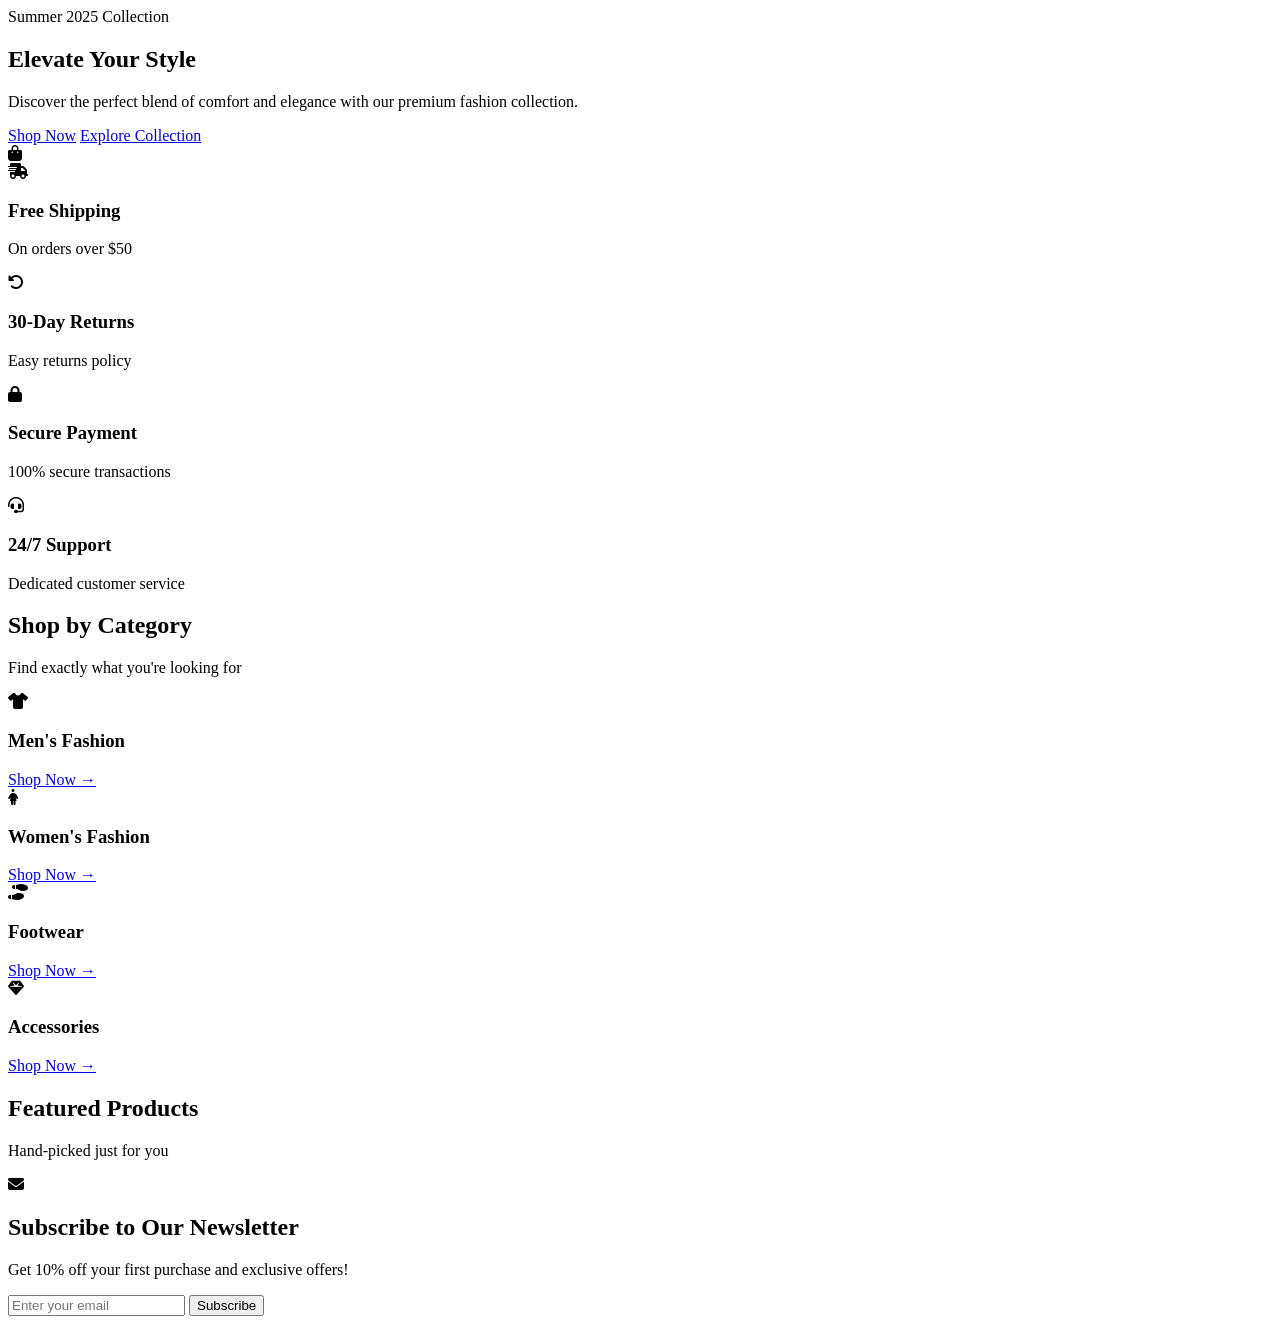
==== index.html @ 9624dfba "Add index.html for Modern E-Commerce website This file contains the structure and content for the Mo" ====
<!DOCTYPE html>
<html lang="en">
<head>
    <meta charset="UTF-8">
    <meta name="viewport" content="width=device-width, initial-scale=1.0">
    <title>Modern E-Commerce</title>
    <link rel="stylesheet" href="assets/css/main.css">
    <link href="https://fonts.googleapis.com/css2?family=Inter:wght@300;400;500;600;700;800&display=swap" rel="stylesheet">
    <link rel="stylesheet" href="https://cdnjs.cloudflare.com/ajax/libs/font-awesome/6.5.1/css/all.min.css">
</head>
<body>
    <div id="header-placeholder"></div>

    <!-- Hero Section -->
    <section class="hero">
        <div class="hero-content">
            <span class="hero-badge">Summer 2025 Collection</span>
            <h1>Elevate Your Style</h1>
            <p>Discover the perfect blend of comfort and elegance with our premium fashion collection.</p>
            <div class="hero-buttons">
                <a href="shop.html" class="btn btn-primary">Shop Now</a>
                <a href="about.html" class="btn btn-outline">Explore Collection</a>
            </div>
        </div>
        <div class="hero-image">
            <div class="hero-placeholder">
                <i class="fas fa-shopping-bag"></i>
            </div>
        </div>
    </section>

    <!-- Features Section -->
    <section class="features">
        <div class="container">
            <div class="features-grid">
                <div class="feature-card">
                    <i class="fas fa-truck-fast"></i>
                    <h3>Free Shipping</h3>
                    <p>On orders over $50</p>
                </div>
                <div class="feature-card">
                    <i class="fas fa-rotate-left"></i>
                    <h3>30-Day Returns</h3>
                    <p>Easy returns policy</p>
                </div>
                <div class="feature-card">
                    <i class="fas fa-lock"></i>
                    <h3>Secure Payment</h3>
                    <p>100% secure transactions</p>
                </div>
                <div class="feature-card">
                    <i class="fas fa-headset"></i>
                    <h3>24/7 Support</h3>
                    <p>Dedicated customer service</p>
                </div>
            </div>
        </div>
    </section>

    <!-- Categories -->
    <section class="categories">
        <div class="container">
            <div class="section-header">
                <h2>Shop by Category</h2>
                <p>Find exactly what you're looking for</p>
            </div>
            <div class="categories-grid">
                <div class="category-card">
                    <div class="category-icon"><i class="fas fa-tshirt"></i></div>
                    <h3>Men's Fashion</h3>
                    <a href="shop.html?category=men">Shop Now →</a>
                </div>
                <div class="category-card">
                    <div class="category-icon"><i class="fas fa-female"></i></div>
                    <h3>Women's Fashion</h3>
                    <a href="shop.html?category=women">Shop Now →</a>
                </div>
                <div class="category-card">
                    <div class="category-icon"><i class="fas fa-shoe-prints"></i></div>
                    <h3>Footwear</h3>
                    <a href="shop.html?category=shoes">Shop Now →</a>
                </div>
                <div class="category-card">
                    <div class="category-icon"><i class="fas fa-gem"></i></div>
                    <h3>Accessories</h3>
                    <a href="shop.html?category=accessories">Shop Now →</a>
                </div>
            </div>
        </div>
    </section>

    <!-- Featured Products -->
    <section class="featured-products">
        <div class="container">
            <div class="section-header">
                <h2>Featured Products</h2>
                <p>Hand-picked just for you</p>
            </div>
            <div class="products-grid" id="featured-products"></div>
        </div>
    </section>

    <!-- Newsletter -->
    <section class="newsletter">
        <div class="container">
            <div class="newsletter-content">
                <i class="fas fa-envelope"></i>
                <h2>Subscribe to Our Newsletter</h2>
                <p>Get 10% off your first purchase and exclusive offers!</p>
                <form class="newsletter-form" id="newsletter-form">
                    <input type="email" placeholder="Enter your email" required>
                    <button type="submit" class="btn btn-primary">Subscribe</button>
                </form>
            </div>
        </div>
    </section>

    <div id="footer-placeholder"></div>

    <script src="assets/js/main.js"></script>
    <script src="assets/js/product.js"></script>
    <script src="assets/js/cart.js"></script>
</body>
</html>
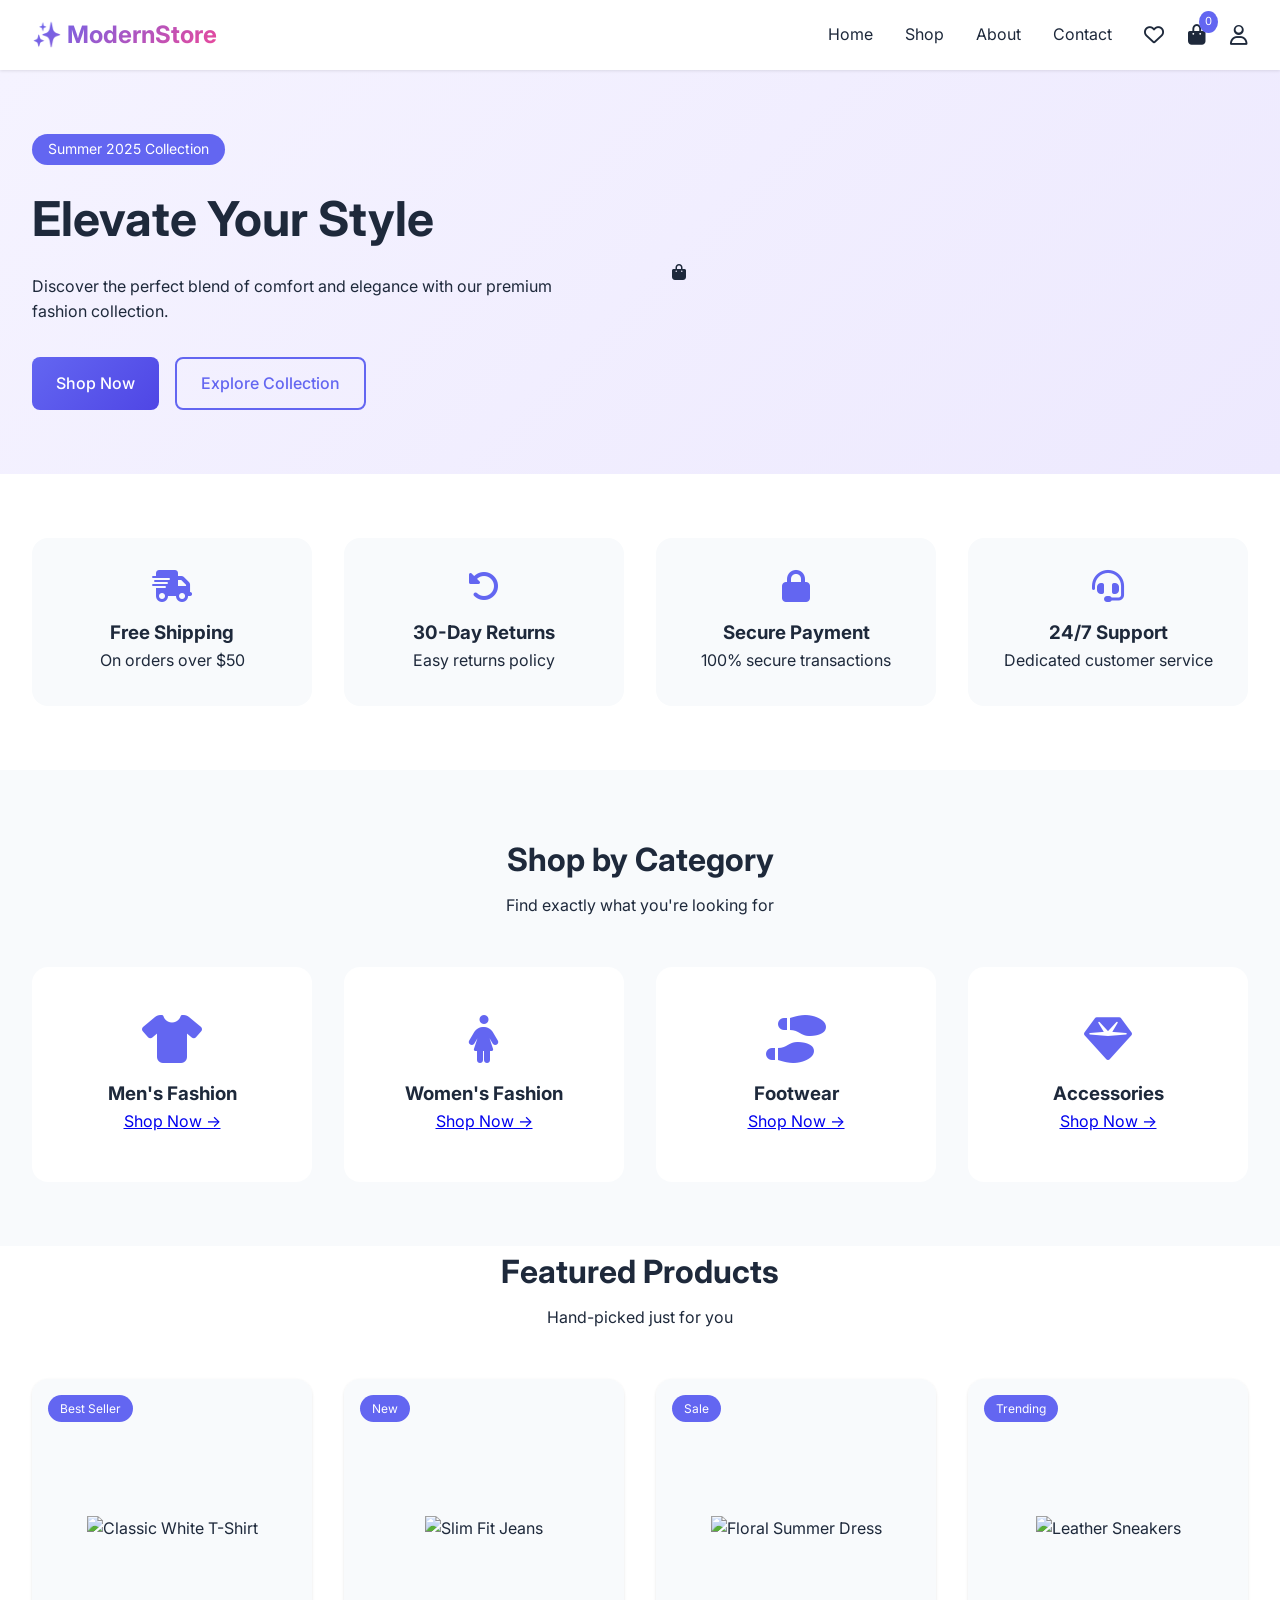
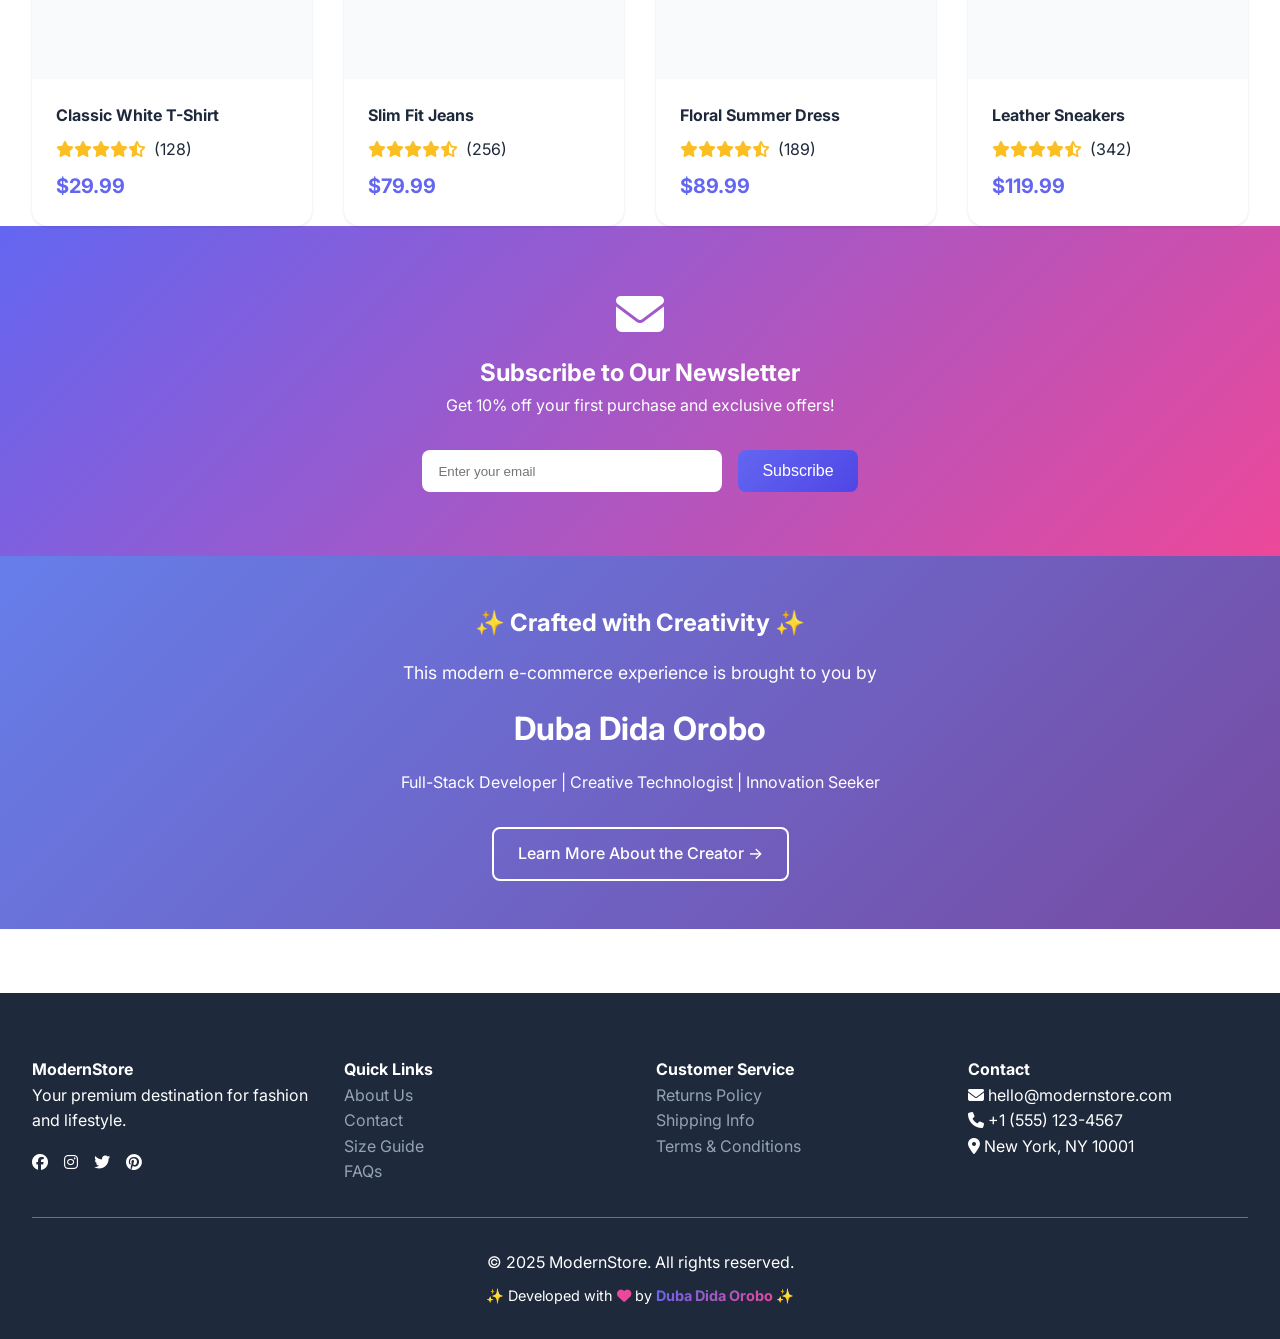
==== commit 4e1ed7e3: "Add creative developer banner to index.html Added a creative developer banner section with styled co" ====
--- a/index.html
+++ b/index.html
@@ -114,7 +114,18 @@
             </div>
         </div>
     </section>
-
+<!-- Creative Developer Banner -->
+<section style="padding: 3rem 0; background: linear-gradient(135deg, #667eea 0%, #764ba2 100%); color: white; text-align: center;">
+    <div class="container">
+        <h2 style="margin-bottom: 1rem;">✨ Crafted with Creativity ✨</h2>
+        <p style="font-size: 1.1rem; margin-bottom: 1rem;">This modern e-commerce experience is brought to you by</p>
+        <h3 style="font-size: 2rem;">Duba Dida Orobo</h3>
+        <p style="margin-top: 1rem;">Full-Stack Developer | Creative Technologist | Innovation Seeker</p>
+        <div style="margin-top: 2rem;">
+            <a href="about.html" class="btn btn-outline" style="border-color: white; color: white;">Learn More About the Creator →</a>
+        </div>
+    </div>
+</section>
     <div id="footer-placeholder"></div>
 
     <script src="assets/js/main.js"></script>
--- a/assets/css/main.css
+++ b/assets/css/main.css
@@ -0,0 +1,353 @@
+* {
+    margin: 0;
+    padding: 0;
+    box-sizing: border-box;
+}
+
+:root {
+    --primary: #6366f1;
+    --primary-dark: #4f46e5;
+    --secondary: #ec4899;
+    --dark: #1e293b;
+    --gray: #64748b;
+    --light-gray: #e2e8f0;
+    --light: #f8fafc;
+    --white: #ffffff;
+    --success: #10b981;
+    --error: #ef4444;
+    --shadow: 0 1px 3px 0 rgb(0 0 0 / 0.1);
+    --shadow-lg: 0 10px 15px -3px rgb(0 0 0 / 0.1);
+    --radius: 0.5rem;
+    --radius-lg: 1rem;
+    --transition: all 0.3s ease;
+}
+
+body {
+    font-family: 'Inter', sans-serif;
+    color: var(--dark);
+    line-height: 1.6;
+}
+
+.container {
+    max-width: 1280px;
+    margin: 0 auto;
+    padding: 0 2rem;
+}
+
+/* Header */
+.header {
+    background: var(--white);
+    box-shadow: var(--shadow);
+    position: sticky;
+    top: 0;
+    z-index: 1000;
+}
+
+.header-content {
+    display: flex;
+    justify-content: space-between;
+    align-items: center;
+    padding: 1rem 0;
+}
+
+.logo {
+    font-size: 1.5rem;
+    font-weight: bold;
+    background: linear-gradient(135deg, var(--primary), var(--secondary));
+    -webkit-background-clip: text;
+    background-clip: text;
+    color: transparent;
+    text-decoration: none;
+}
+
+.nav {
+    display: flex;
+    gap: 2rem;
+    align-items: center;
+}
+
+.nav a {
+    text-decoration: none;
+    color: var(--dark);
+    transition: var(--transition);
+}
+
+.nav a:hover { color: var(--primary); }
+
+.nav-icons {
+    display: flex;
+    gap: 1.5rem;
+    align-items: center;
+}
+
+.cart-icon, .wishlist-icon, .user-icon {
+    cursor: pointer;
+    font-size: 1.25rem;
+}
+
+.cart-icon { position: relative; }
+
+.cart-count {
+    position: absolute;
+    top: -8px;
+    right: -12px;
+    background: var(--primary);
+    color: white;
+    font-size: 0.7rem;
+    padding: 2px 6px;
+    border-radius: 50%;
+}
+
+/* Buttons */
+.btn {
+    display: inline-flex;
+    align-items: center;
+    justify-content: center;
+    gap: 0.5rem;
+    padding: 0.75rem 1.5rem;
+    border-radius: var(--radius);
+    font-weight: 500;
+    text-decoration: none;
+    transition: var(--transition);
+    cursor: pointer;
+    border: none;
+    font-size: 1rem;
+}
+
+.btn-primary {
+    background: linear-gradient(135deg, var(--primary), var(--primary-dark));
+    color: var(--white);
+}
+
+.btn-primary:hover {
+    transform: translateY(-2px);
+    box-shadow: var(--shadow-lg);
+}
+
+.btn-outline {
+    background: transparent;
+    border: 2px solid var(--primary);
+    color: var(--primary);
+}
+
+.btn-outline:hover {
+    background: var(--primary);
+    color: var(--white);
+}
+
+/* Hero */
+.hero {
+    background: linear-gradient(135deg, #f5f3ff 0%, #ede9fe 100%);
+    padding: 4rem 2rem;
+    display: grid;
+    grid-template-columns: 1fr 1fr;
+    gap: 4rem;
+    align-items: center;
+}
+
+.hero-badge {
+    display: inline-block;
+    background: var(--primary);
+    color: white;
+    padding: 0.25rem 1rem;
+    border-radius: 2rem;
+    font-size: 0.875rem;
+    margin-bottom: 1rem;
+}
+
+.hero h1 { font-size: 3rem; margin-bottom: 1rem; }
+.hero-buttons { display: flex; gap: 1rem; margin-top: 2rem; }
+
+/* Features */
+.features { padding: 4rem 0; }
+.features-grid {
+    display: grid;
+    grid-template-columns: repeat(auto-fit, minmax(250px, 1fr));
+    gap: 2rem;
+}
+
+.feature-card {
+    text-align: center;
+    padding: 2rem;
+    background: var(--light);
+    border-radius: var(--radius-lg);
+}
+
+.feature-card i { font-size: 2rem; color: var(--primary); margin-bottom: 1rem; }
+
+/* Categories */
+.categories { padding: 4rem 0; background: var(--light); }
+.section-header { text-align: center; margin-bottom: 3rem; }
+.section-header h2 { font-size: 2rem; margin-bottom: 0.5rem; }
+
+.categories-grid {
+    display: grid;
+    grid-template-columns: repeat(auto-fit, minmax(250px, 1fr));
+    gap: 2rem;
+}
+
+.category-card {
+    text-align: center;
+    padding: 3rem;
+    background: var(--white);
+    border-radius: var(--radius-lg);
+    transition: var(--transition);
+    cursor: pointer;
+}
+
+.category-card:hover {
+    transform: translateY(-5px);
+    box-shadow: var(--shadow-lg);
+}
+
+.category-icon i { font-size: 3rem; color: var(--primary); margin-bottom: 1rem; }
+
+/* Products */
+.products-grid {
+    display: grid;
+    grid-template-columns: repeat(auto-fill, minmax(280px, 1fr));
+    gap: 2rem;
+}
+
+.product-card {
+    background: var(--white);
+    border-radius: var(--radius-lg);
+    overflow: hidden;
+    transition: var(--transition);
+    cursor: pointer;
+    box-shadow: var(--shadow);
+}
+
+.product-card:hover {
+    transform: translateY(-5px);
+    box-shadow: var(--shadow-lg);
+}
+
+.product-image {
+    position: relative;
+    height: 300px;
+    background: var(--light);
+    display: flex;
+    align-items: center;
+    justify-content: center;
+}
+
+.product-badge {
+    position: absolute;
+    top: 1rem;
+    left: 1rem;
+    background: var(--primary);
+    color: white;
+    padding: 0.25rem 0.75rem;
+    border-radius: 2rem;
+    font-size: 0.75rem;
+}
+
+.product-actions {
+    position: absolute;
+    bottom: -50px;
+    left: 0;
+    right: 0;
+    display: flex;
+    justify-content: center;
+    gap: 1rem;
+    padding: 1rem;
+    transition: var(--transition);
+}
+
+.product-card:hover .product-actions { bottom: 0; }
+
+.action-btn {
+    background: var(--white);
+    border: none;
+    padding: 0.5rem;
+    border-radius: 50%;
+    cursor: pointer;
+    transition: var(--transition);
+}
+
+.action-btn:hover {
+    background: var(--primary);
+    color: var(--white);
+}
+
+.product-info { padding: 1.5rem; }
+.product-title { font-size: 1rem; margin-bottom: 0.5rem; }
+.product-price { font-size: 1.25rem; font-weight: bold; color: var(--primary); }
+.product-rating { display: flex; align-items: center; gap: 0.5rem; margin: 0.5rem 0; }
+.stars { color: #fbbf24; }
+
+/* Newsletter */
+.newsletter {
+    background: linear-gradient(135deg, var(--primary), var(--secondary));
+    padding: 4rem 0;
+    color: white;
+}
+
+.newsletter-content { text-align: center; }
+.newsletter-content i { font-size: 3rem; margin-bottom: 1rem; }
+.newsletter-form {
+    display: flex;
+    justify-content: center;
+    gap: 1rem;
+    margin-top: 2rem;
+}
+
+.newsletter-form input {
+    padding: 0.75rem 1rem;
+    border-radius: var(--radius);
+    border: none;
+    width: 300px;
+}
+
+/* Cart */
+.cart-layout {
+    display: grid;
+    grid-template-columns: 2fr 1fr;
+    gap: 2rem;
+    margin: 3rem 0;
+}
+
+.cart-summary {
+    background: var(--light);
+    padding: 1.5rem;
+    border-radius: var(--radius-lg);
+    position: sticky;
+    top: 80px;
+}
+
+/* Footer */
+.footer {
+    background: var(--dark);
+    color: var(--white);
+    padding: 4rem 0 2rem;
+    margin-top: 4rem;
+}
+
+.footer-grid {
+    display: grid;
+    grid-template-columns: repeat(auto-fit, minmax(250px, 1fr));
+    gap: 2rem;
+    margin-bottom: 2rem;
+}
+
+.footer-bottom {
+    text-align: center;
+    padding-top: 2rem;
+    border-top: 1px solid var(--gray);
+}
+
+/* Responsive */
+@media (max-width: 768px) {
+    .hero {
+        grid-template-columns: 1fr;
+        text-align: center;
+    }
+    .cart-layout {
+        grid-template-columns: 1fr;
+    }
+    .newsletter-form {
+        flex-direction: column;
+        align-items: center;
+    }
+}
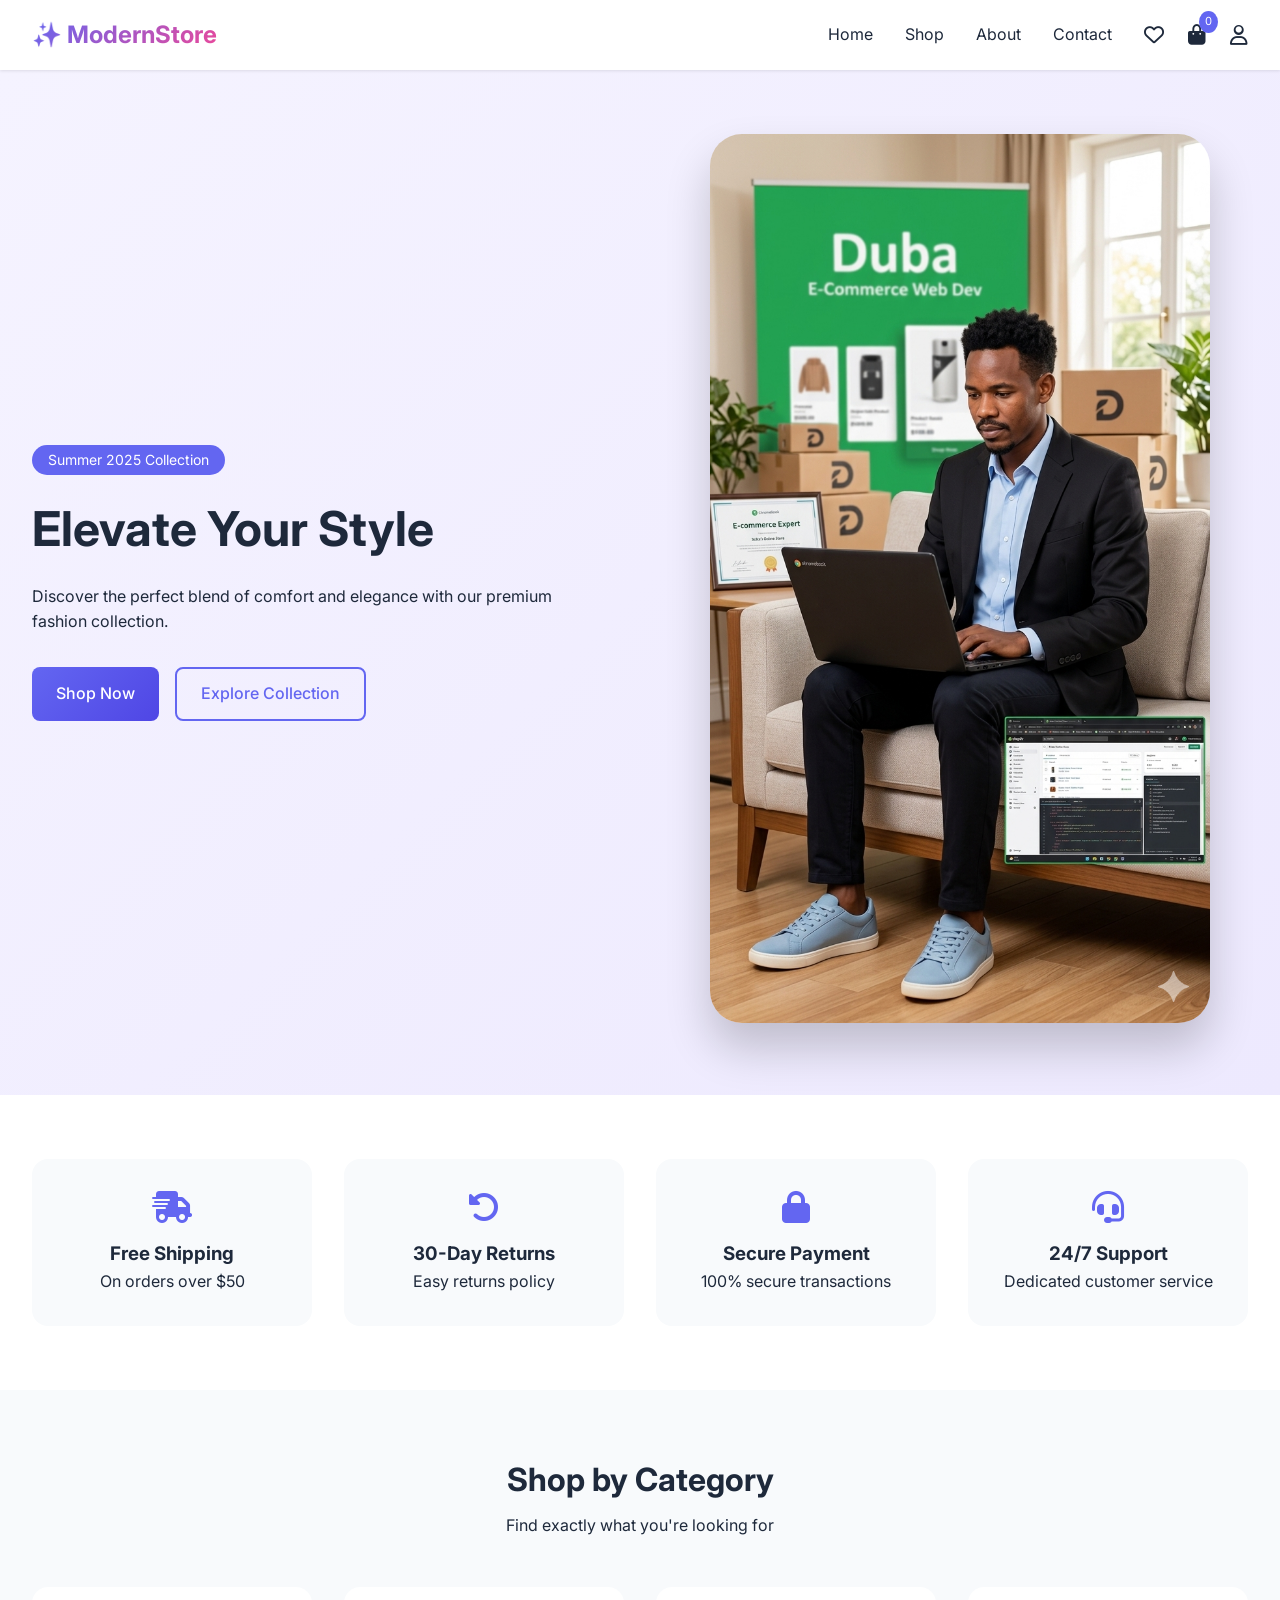
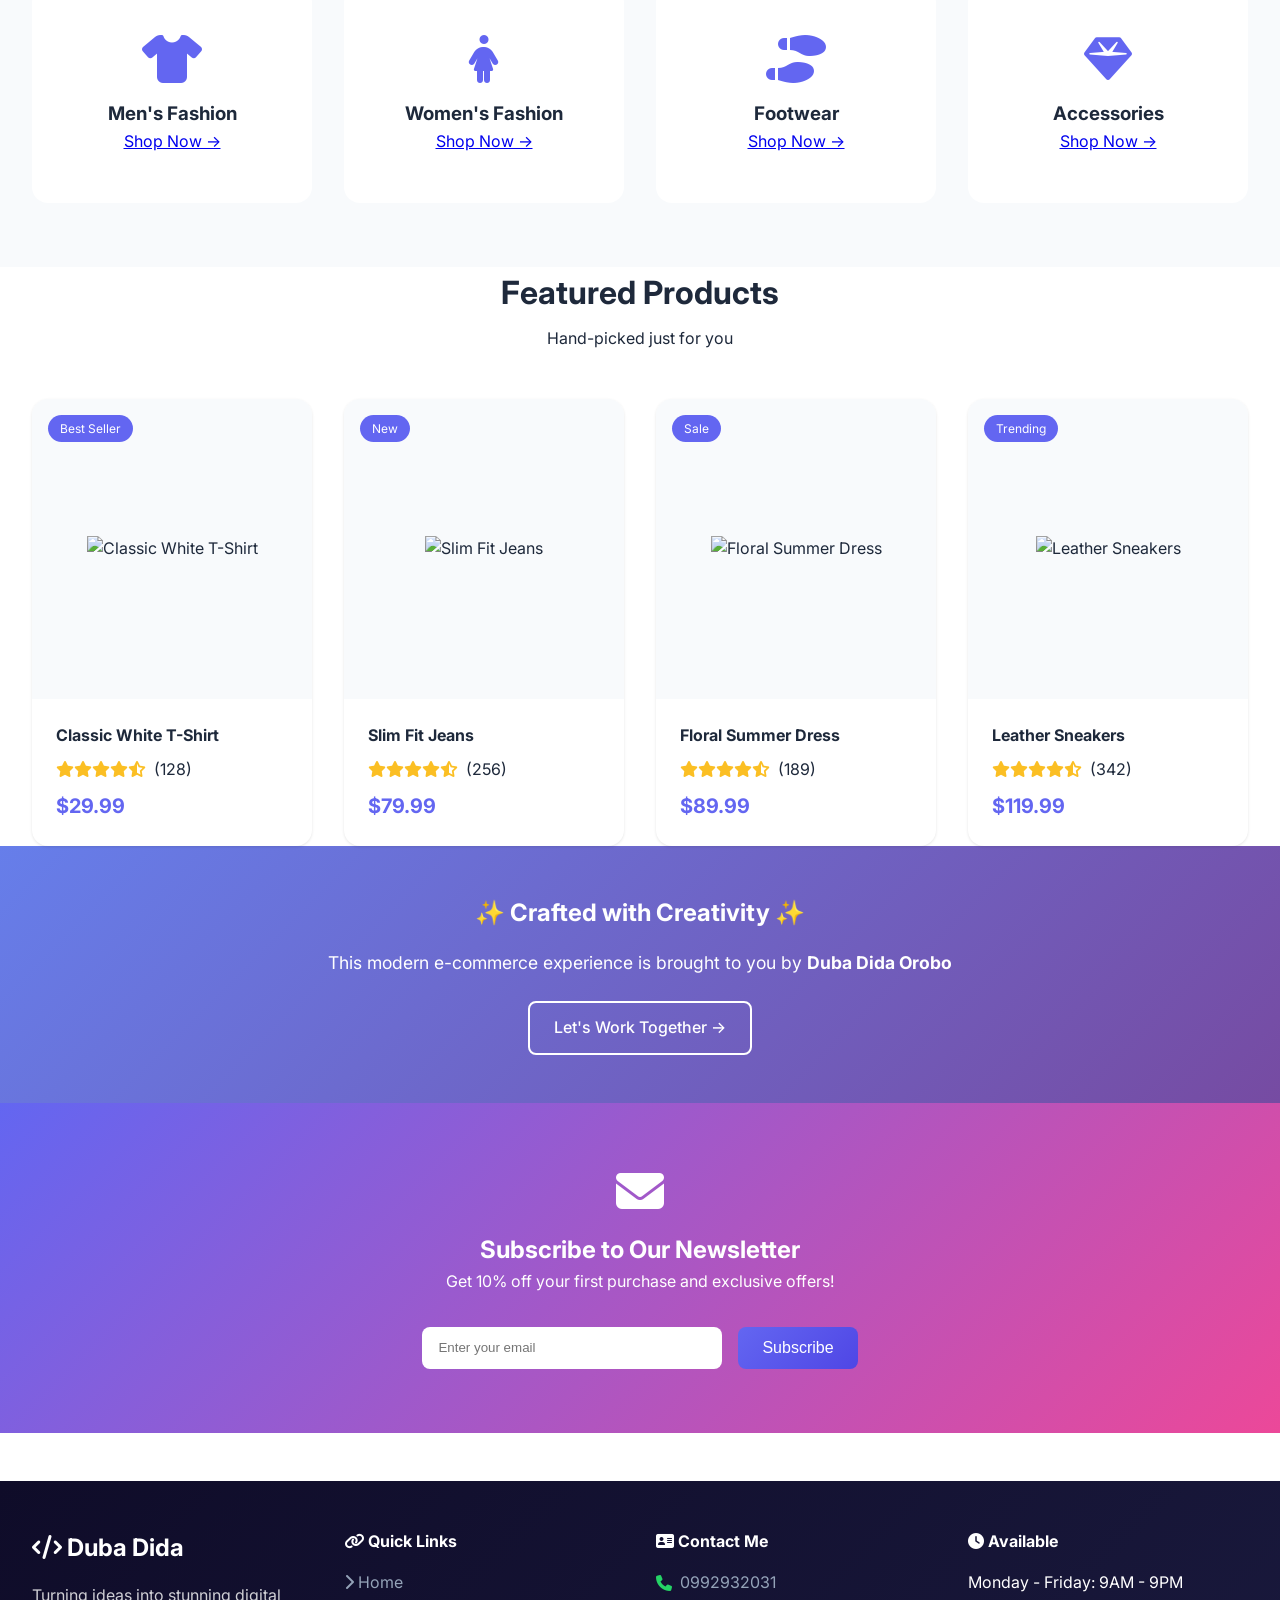
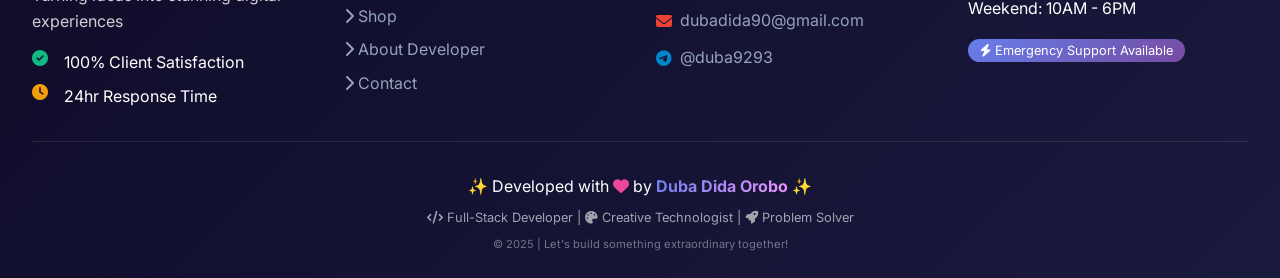
==== commit 2b5d03c1: "Update title and enhance hero section styling" ====
--- a/index.html
+++ b/index.html
@@ -3,15 +3,68 @@
 <head>
     <meta charset="UTF-8">
     <meta name="viewport" content="width=device-width, initial-scale=1.0">
-    <title>Modern E-Commerce</title>
+    <title>ModernStore - Premium E-commerce</title>
     <link rel="stylesheet" href="assets/css/main.css">
-    <link href="https://fonts.googleapis.com/css2?family=Inter:wght@300;400;500;600;700;800&display=swap" rel="stylesheet">
+    <link href="https://fonts.googleapis.com/css2?family=Inter:ital,wght@0,100..900;1,100..900&display=swap" rel="stylesheet">
     <link rel="stylesheet" href="https://cdnjs.cloudflare.com/ajax/libs/font-awesome/6.5.1/css/all.min.css">
+    <style>
+        /* Hero image styling */
+        .hero-image {
+            display: flex;
+            justify-content: center;
+            align-items: center;
+        }
+        
+        .hero-image img {
+            width: 100%;
+            max-width: 500px;
+            border-radius: 2rem;
+            box-shadow: 0 25px 45px rgba(0,0,0,0.2);
+            animation: floatImage 3s ease-in-out infinite;
+            transition: transform 0.3s ease;
+        }
+        
+        .hero-image img:hover {
+            transform: scale(1.02);
+        }
+        
+        @keyframes floatImage {
+            0%, 100% { transform: translateY(0); }
+            50% { transform: translateY(-15px); }
+        }
+        
+        .hero-placeholder {
+            text-align: center;
+            position: relative;
+        }
+        
+        /* Optional: Add a subtle glow effect */
+        .hero-image img {
+            position: relative;
+        }
+        
+        .hero-image img::after {
+            content: '';
+            position: absolute;
+            top: 0;
+            left: 0;
+            right: 0;
+            bottom: 0;
+            box-shadow: 0 0 50px rgba(102,126,234,0.4);
+            border-radius: 2rem;
+        }
+        
+        @media (max-width: 768px) {
+            .hero-image img {
+                max-width: 280px;
+            }
+        }
+    </style>
 </head>
 <body>
     <div id="header-placeholder"></div>
 
-    <!-- Hero Section -->
+    <!-- Hero Section with Your Gemini Image -->
     <section class="hero">
         <div class="hero-content">
             <span class="hero-badge">Summer 2025 Collection</span>
@@ -24,7 +77,10 @@
         </div>
         <div class="hero-image">
             <div class="hero-placeholder">
-                <i class="fas fa-shopping-bag"></i>
+                <!-- Your Gemini Generated Image -->
+                <img src="Gemini_Generated_Image_4yl0cf4yl0cf4yl0.png" 
+                     alt="Dubai E-Commerce Web Development" 
+                     onerror="this.src='https://placehold.co/500x500/667eea/white?text=Modern+E-Commerce'">
             </div>
         </div>
     </section>
@@ -57,7 +113,7 @@
         </div>
     </section>
 
-    <!-- Categories -->
+    <!-- Featured Categories -->
     <section class="categories">
         <div class="container">
             <div class="section-header">
@@ -66,22 +122,30 @@
             </div>
             <div class="categories-grid">
                 <div class="category-card">
-                    <div class="category-icon"><i class="fas fa-tshirt"></i></div>
+                    <div class="category-icon">
+                        <i class="fas fa-tshirt"></i>
+                    </div>
                     <h3>Men's Fashion</h3>
                     <a href="shop.html?category=men">Shop Now →</a>
                 </div>
                 <div class="category-card">
-                    <div class="category-icon"><i class="fas fa-female"></i></div>
+                    <div class="category-icon">
+                        <i class="fas fa-female"></i>
+                    </div>
                     <h3>Women's Fashion</h3>
                     <a href="shop.html?category=women">Shop Now →</a>
                 </div>
                 <div class="category-card">
-                    <div class="category-icon"><i class="fas fa-shoe-prints"></i></div>
+                    <div class="category-icon">
+                        <i class="fas fa-shoe-prints"></i>
+                    </div>
                     <h3>Footwear</h3>
                     <a href="shop.html?category=shoes">Shop Now →</a>
                 </div>
                 <div class="category-card">
-                    <div class="category-icon"><i class="fas fa-gem"></i></div>
+                    <div class="category-icon">
+                        <i class="fas fa-gem"></i>
+                    </div>
                     <h3>Accessories</h3>
                     <a href="shop.html?category=accessories">Shop Now →</a>
                 </div>
@@ -96,7 +160,20 @@
                 <h2>Featured Products</h2>
                 <p>Hand-picked just for you</p>
             </div>
-            <div class="products-grid" id="featured-products"></div>
+            <div class="products-grid" id="featured-products">
+                <!-- Products loaded via JavaScript -->
+            </div>
+        </div>
+    </section>
+
+    <!-- Developer Banner - Creative Touch -->
+    <section style="padding: 3rem 0; background: linear-gradient(135deg, #667eea, #764ba2); color: white; text-align: center;">
+        <div class="container">
+            <h2 style="margin-bottom: 1rem;">✨ Crafted with Creativity ✨</h2>
+            <p style="font-size: 1.1rem;">This modern e-commerce experience is brought to you by <strong>Duba Dida Orobo</strong></p>
+            <div style="margin-top: 1.5rem;">
+                <a href="contact.html" class="btn btn-outline" style="border-color: white; color: white;">Let's Work Together →</a>
+            </div>
         </div>
     </section>
 
@@ -114,18 +191,7 @@
             </div>
         </div>
     </section>
-<!-- Creative Developer Banner -->
-<section style="padding: 3rem 0; background: linear-gradient(135deg, #667eea 0%, #764ba2 100%); color: white; text-align: center;">
-    <div class="container">
-        <h2 style="margin-bottom: 1rem;">✨ Crafted with Creativity ✨</h2>
-        <p style="font-size: 1.1rem; margin-bottom: 1rem;">This modern e-commerce experience is brought to you by</p>
-        <h3 style="font-size: 2rem;">Duba Dida Orobo</h3>
-        <p style="margin-top: 1rem;">Full-Stack Developer | Creative Technologist | Innovation Seeker</p>
-        <div style="margin-top: 2rem;">
-            <a href="about.html" class="btn btn-outline" style="border-color: white; color: white;">Learn More About the Creator →</a>
-        </div>
-    </div>
-</section>
+
     <div id="footer-placeholder"></div>
 
     <script src="assets/js/main.js"></script>
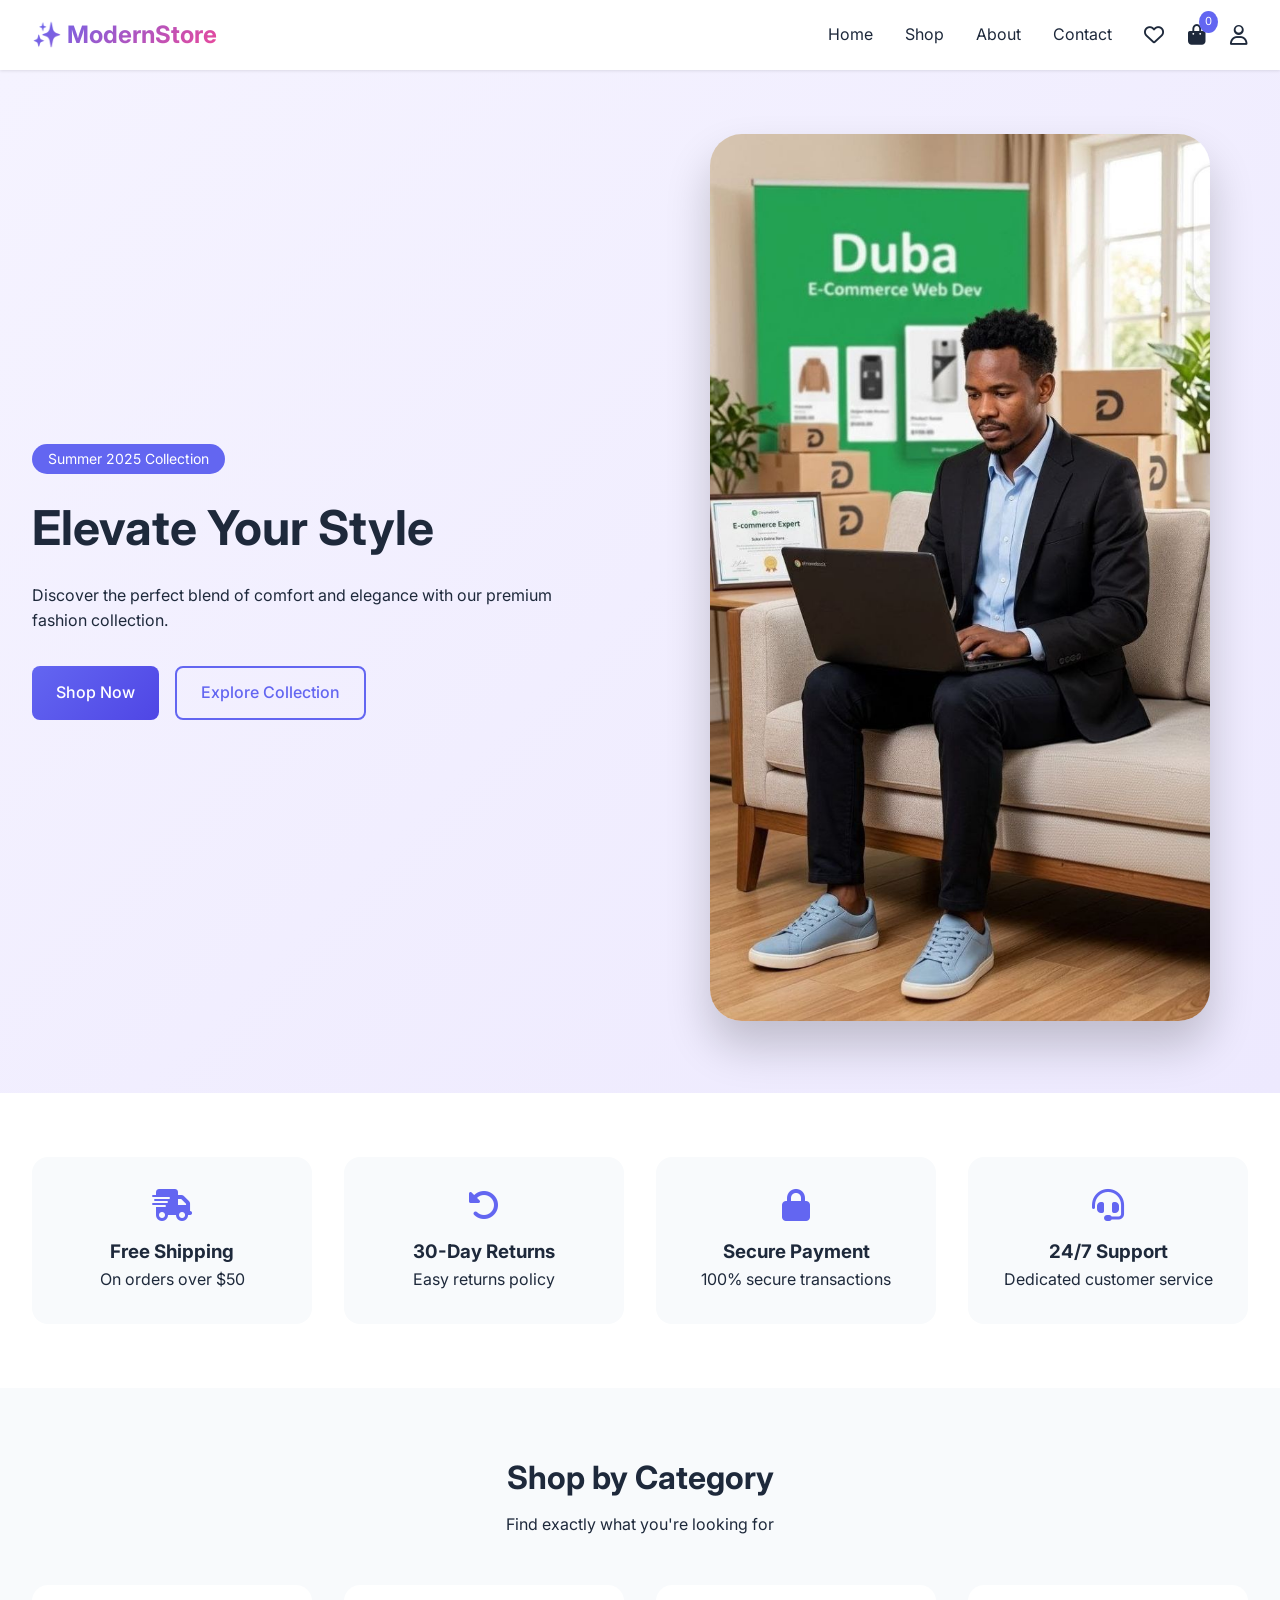
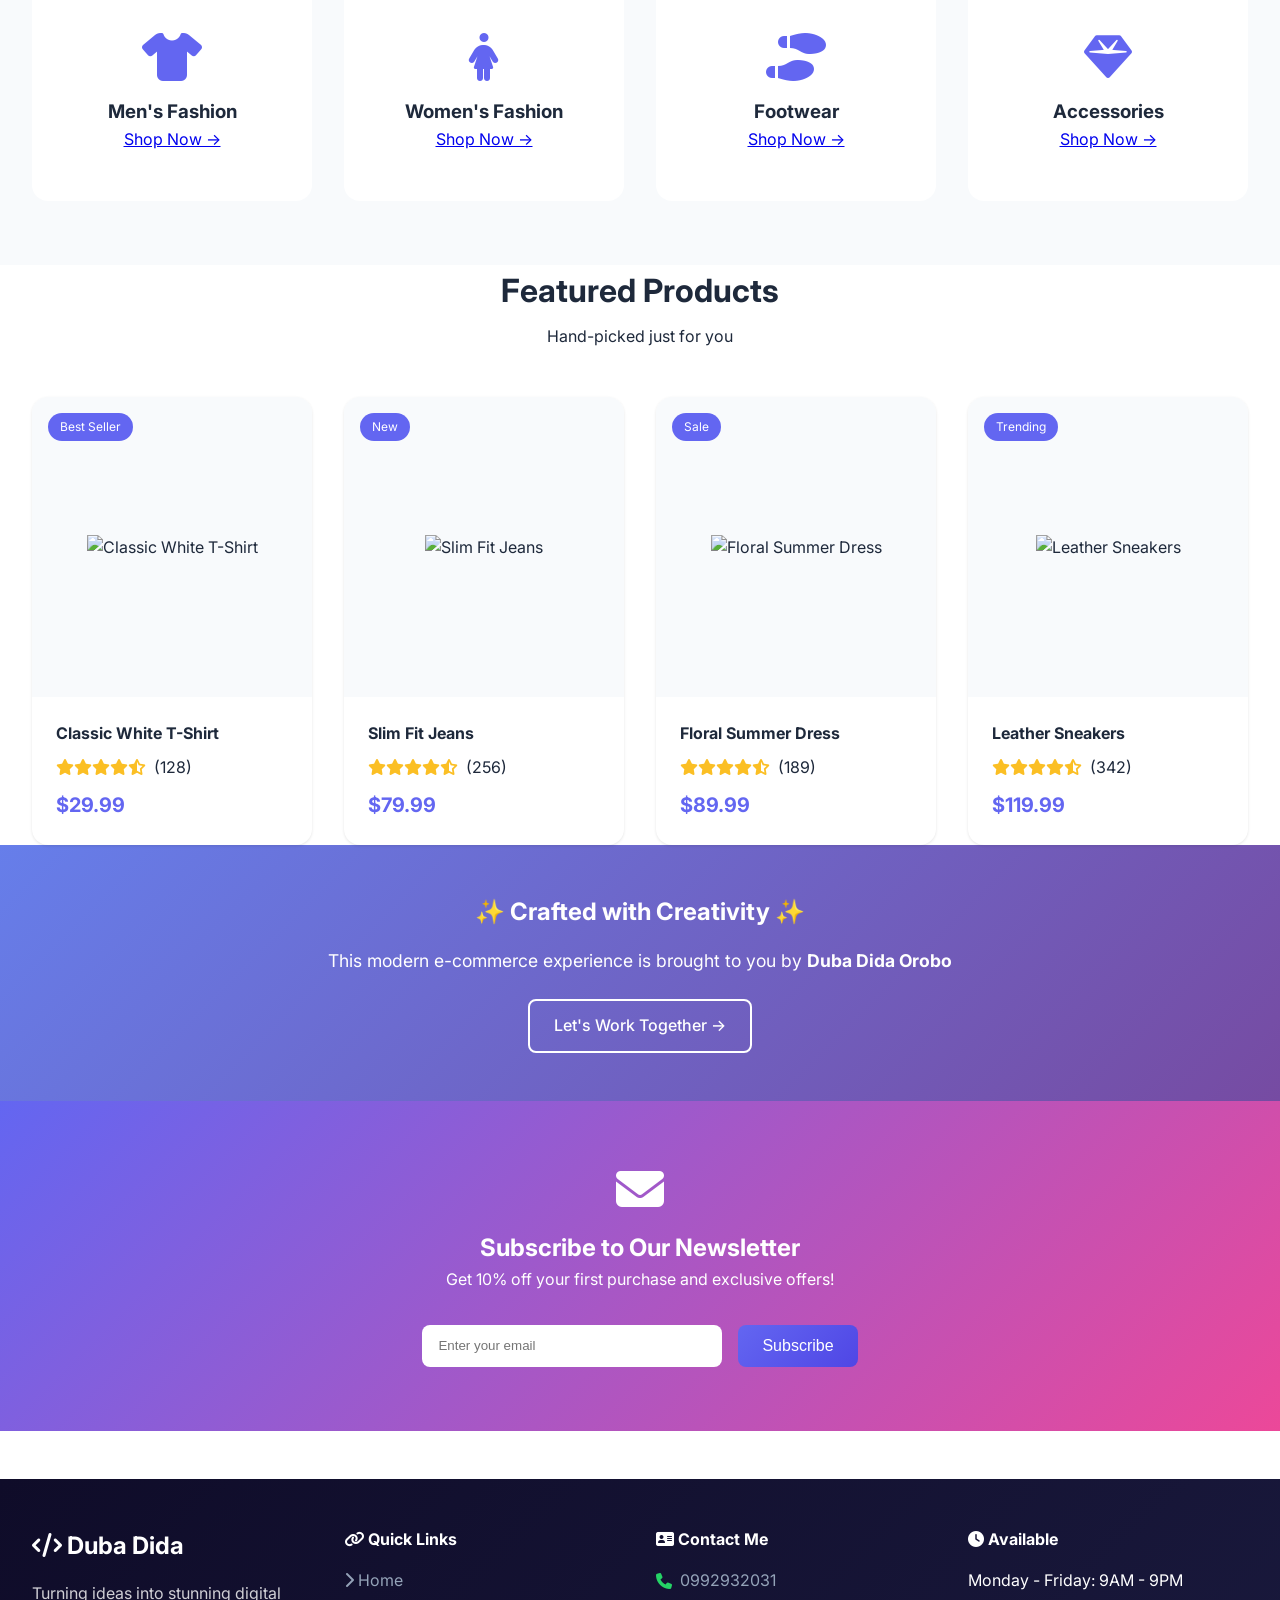
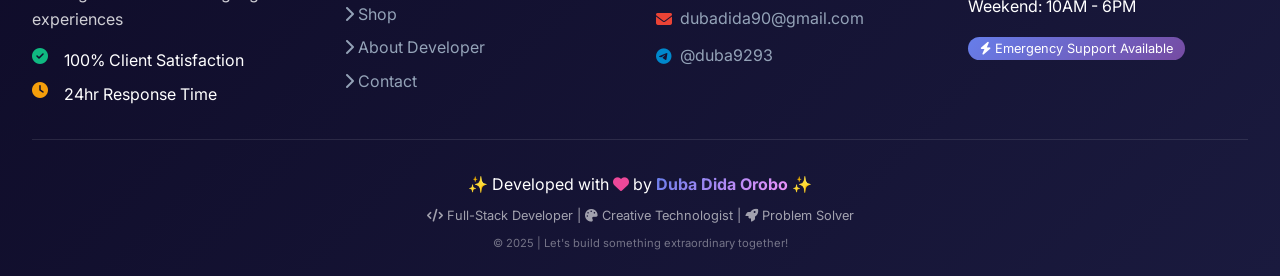
==== commit 4930b75e: "Update hero section image and comments" ====
--- a/index.html
+++ b/index.html
@@ -22,6 +22,7 @@
             box-shadow: 0 25px 45px rgba(0,0,0,0.2);
             animation: floatImage 3s ease-in-out infinite;
             transition: transform 0.3s ease;
+            object-fit: cover;
         }
         
         .hero-image img:hover {
@@ -38,22 +39,6 @@
             position: relative;
         }
         
-        /* Optional: Add a subtle glow effect */
-        .hero-image img {
-            position: relative;
-        }
-        
-        .hero-image img::after {
-            content: '';
-            position: absolute;
-            top: 0;
-            left: 0;
-            right: 0;
-            bottom: 0;
-            box-shadow: 0 0 50px rgba(102,126,234,0.4);
-            border-radius: 2rem;
-        }
-        
         @media (max-width: 768px) {
             .hero-image img {
                 max-width: 280px;
@@ -64,7 +49,7 @@
 <body>
     <div id="header-placeholder"></div>
 
-    <!-- Hero Section with Your Gemini Image -->
+    <!-- Hero Section with Your New Photo -->
     <section class="hero">
         <div class="hero-content">
             <span class="hero-badge">Summer 2025 Collection</span>
@@ -77,10 +62,10 @@
         </div>
         <div class="hero-image">
             <div class="hero-placeholder">
-                <!-- Your Gemini Generated Image -->
-                <img src="Gemini_Generated_Image_4yl0cf4yl0cf4yl0.png" 
+                <!-- Your New Photo -->
+                <img src="IMG_20260427_133050_431.jpg" 
                      alt="Dubai E-Commerce Web Development" 
-                     onerror="this.src='https://placehold.co/500x500/667eea/white?text=Modern+E-Commerce'">
+                     onerror="this.src='https://placehold.co/500x500/667eea/white?text=Dubai+E-Commerce'">
             </div>
         </div>
     </section>
@@ -166,7 +151,7 @@
         </div>
     </section>
 
-    <!-- Developer Banner - Creative Touch -->
+    <!-- Developer Banner -->
     <section style="padding: 3rem 0; background: linear-gradient(135deg, #667eea, #764ba2); color: white; text-align: center;">
         <div class="container">
             <h2 style="margin-bottom: 1rem;">✨ Crafted with Creativity ✨</h2>
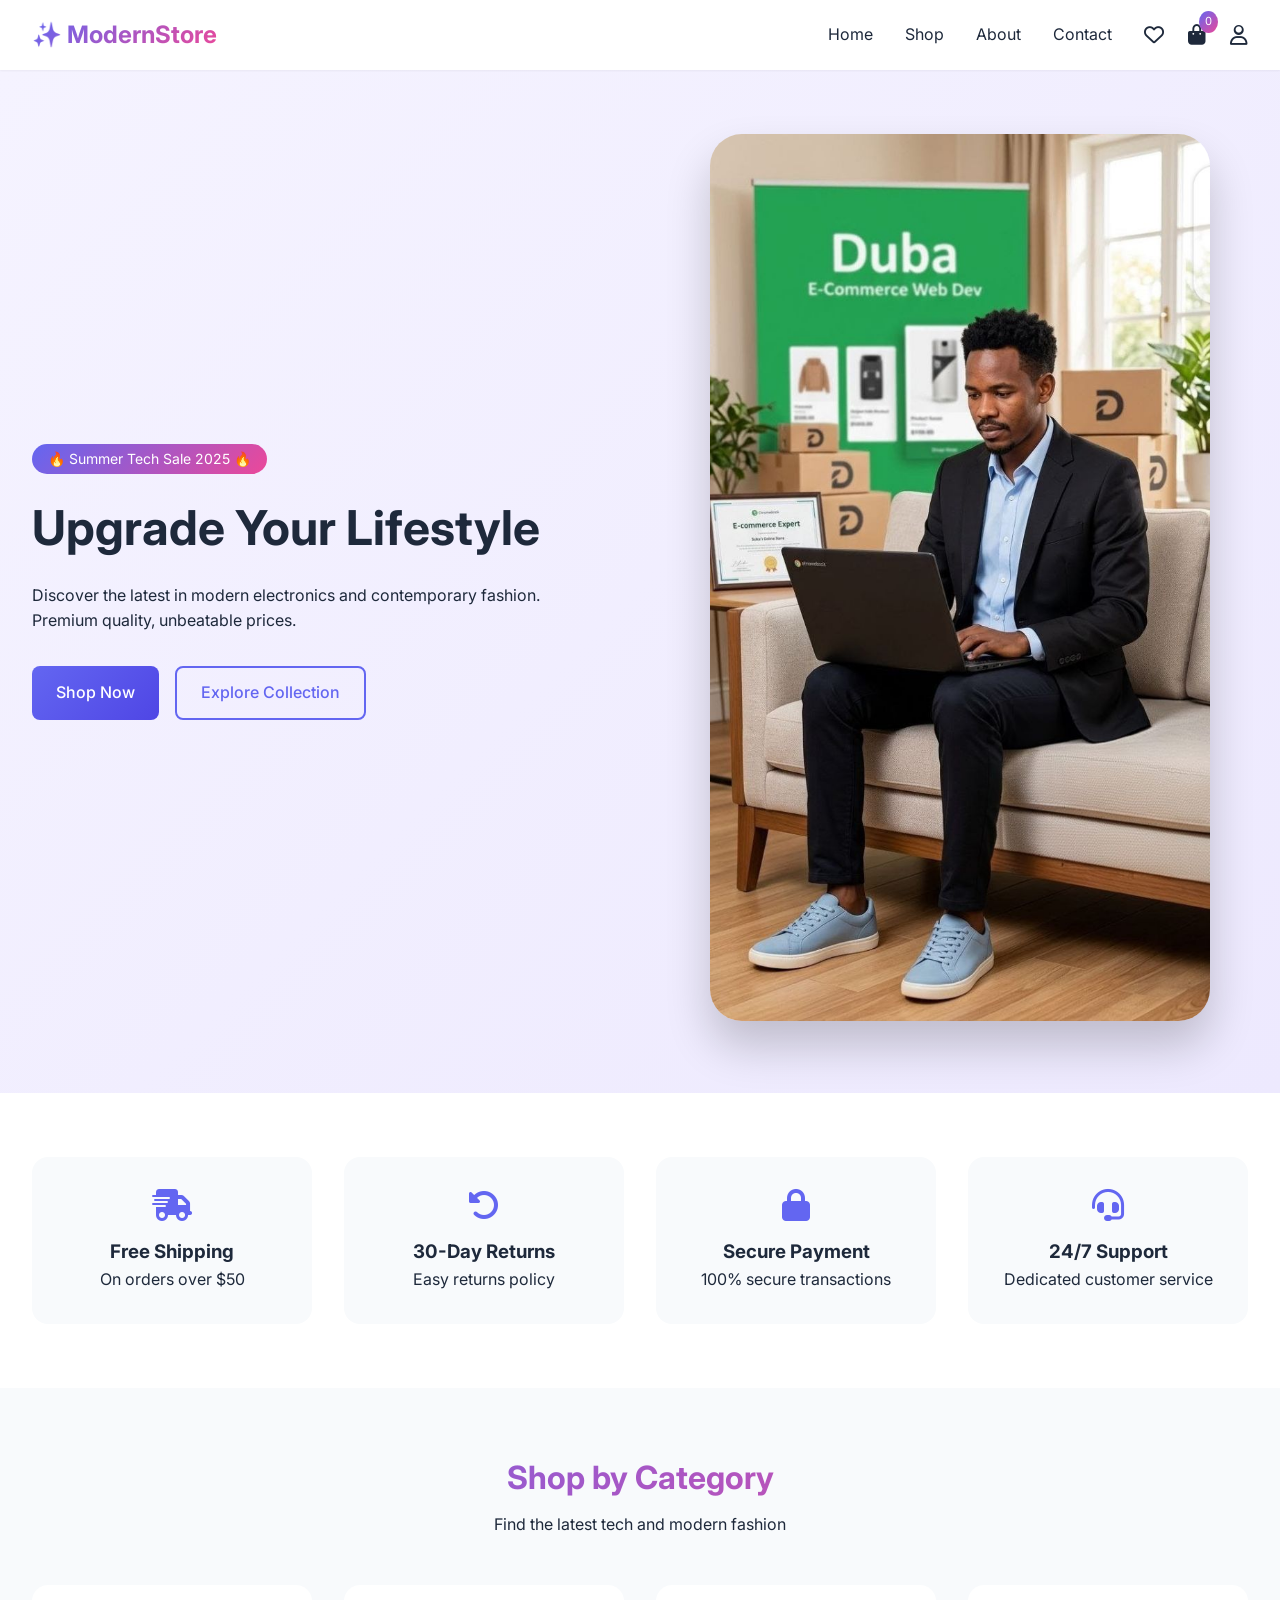
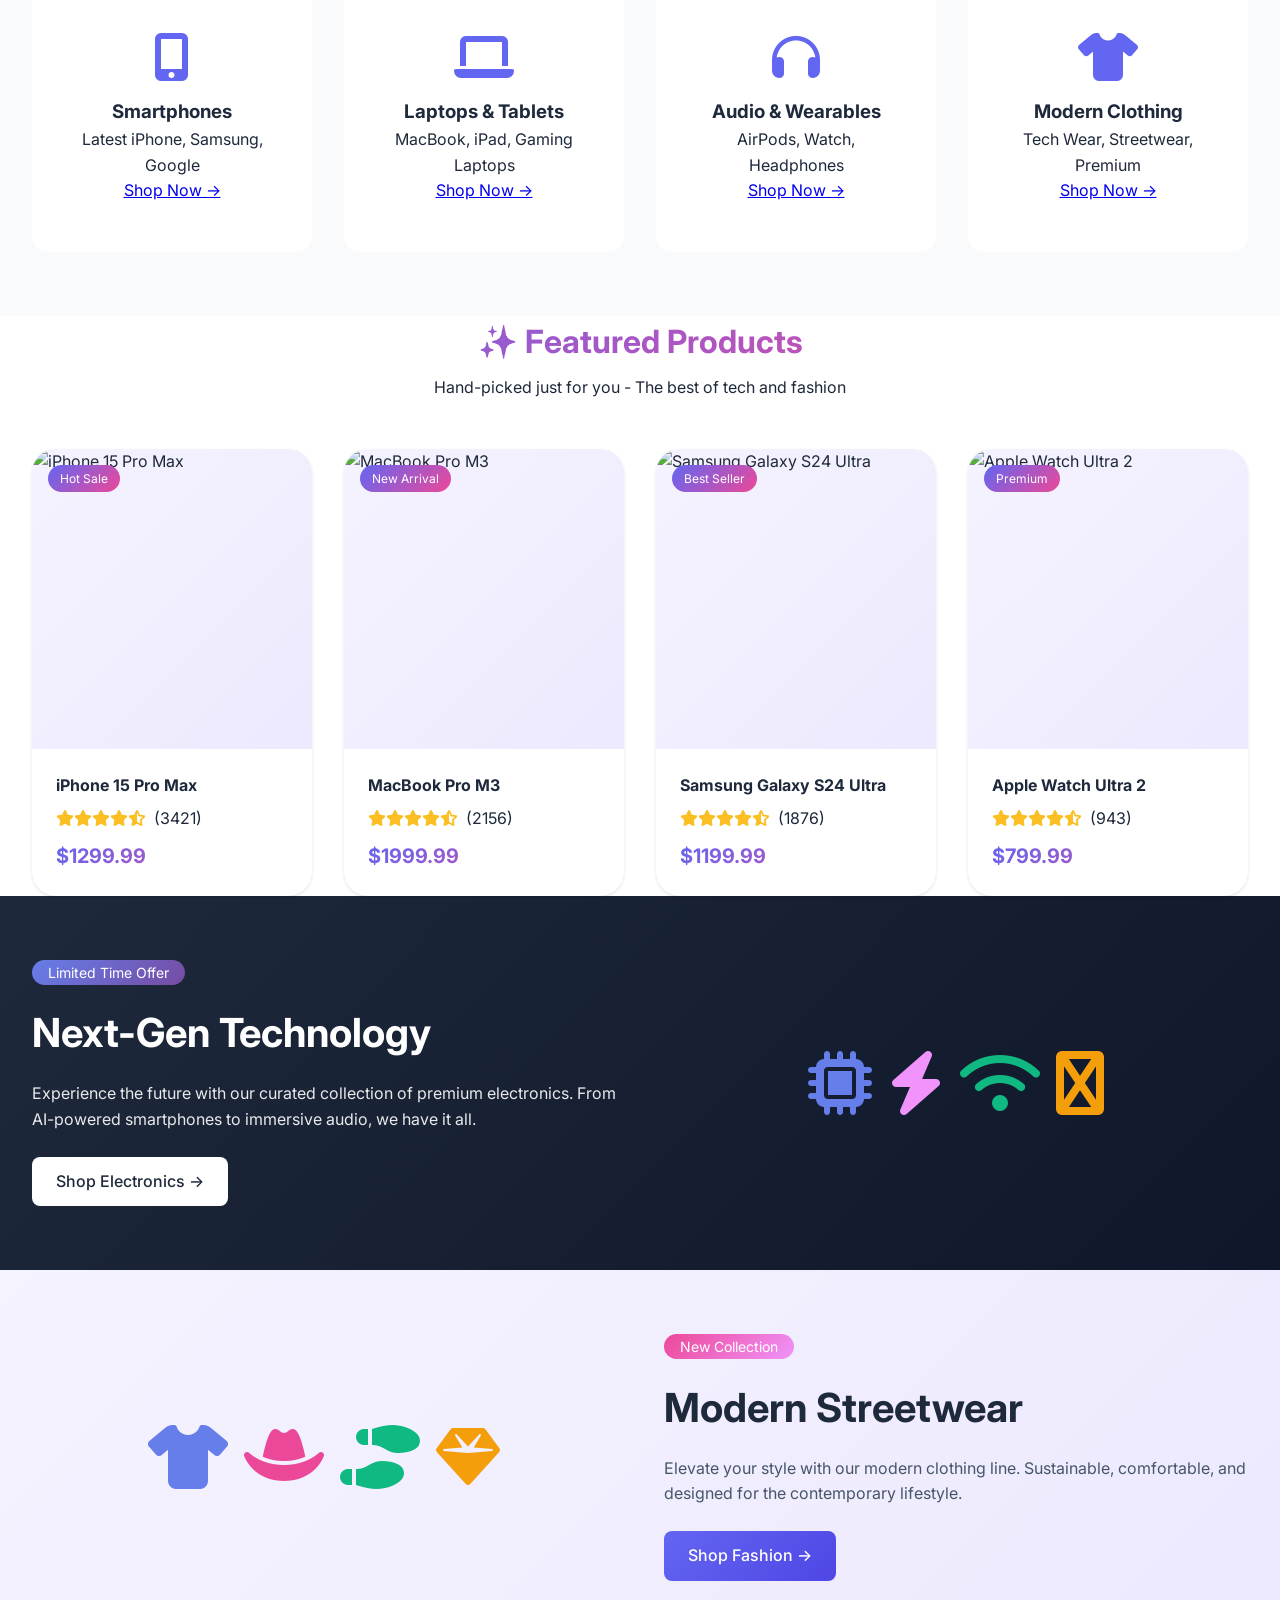
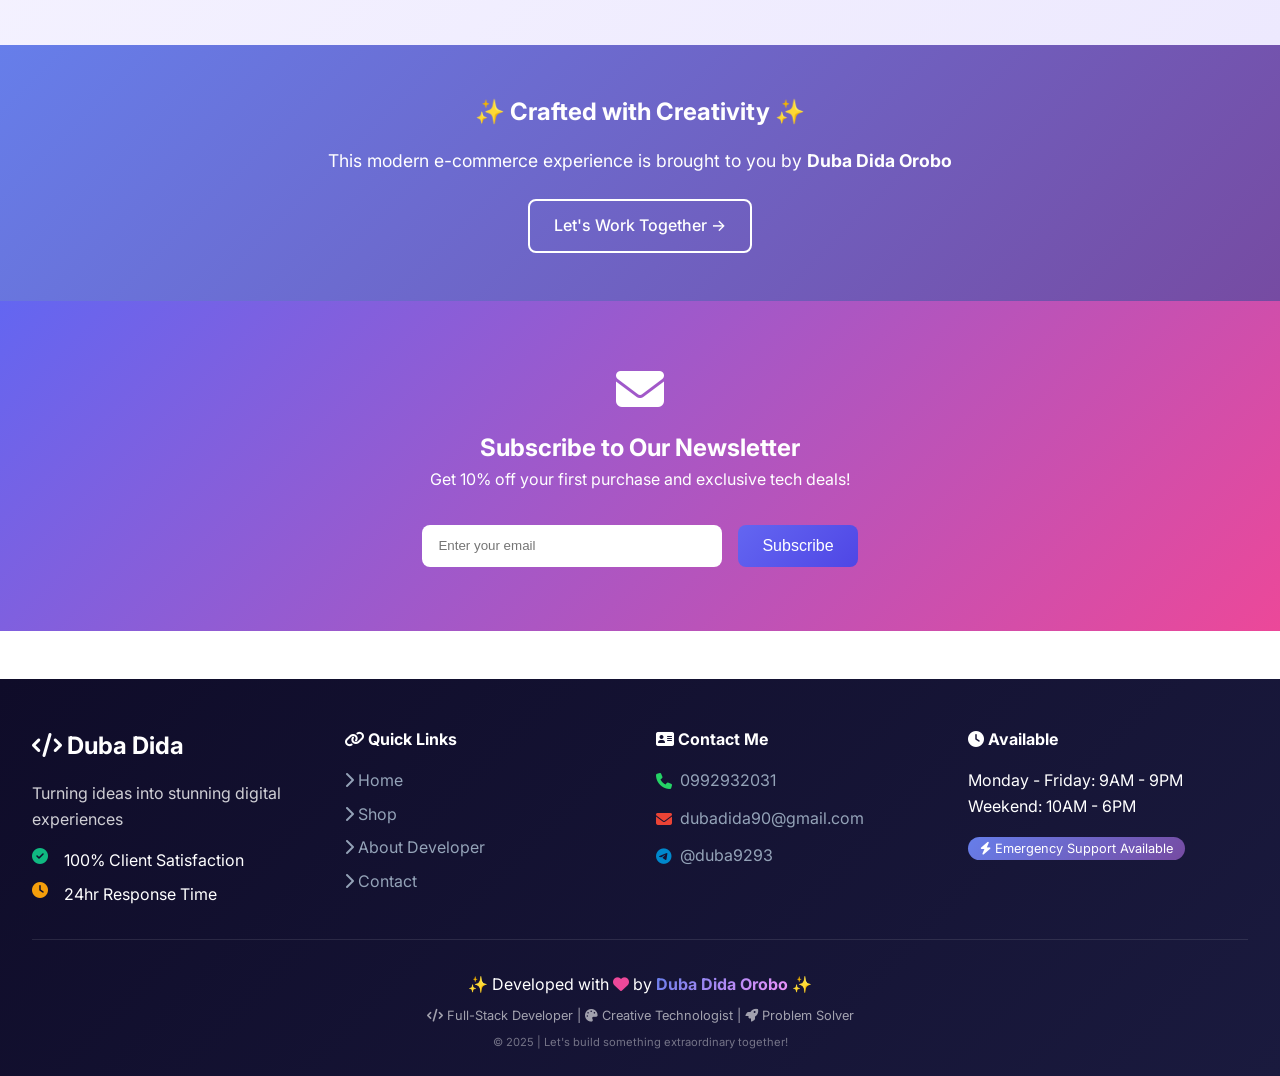
==== commit a196b965: "Update index.html for e-commerce site branding" ====
--- a/index.html
+++ b/index.html
@@ -3,7 +3,7 @@
 <head>
     <meta charset="UTF-8">
     <meta name="viewport" content="width=device-width, initial-scale=1.0">
-    <title>ModernStore - Premium E-commerce</title>
+    <title>Dubai E-Commerce - Modern Electronics & Fashion</title>
     <link rel="stylesheet" href="assets/css/main.css">
     <link href="https://fonts.googleapis.com/css2?family=Inter:ital,wght@0,100..900;1,100..900&display=swap" rel="stylesheet">
     <link rel="stylesheet" href="https://cdnjs.cloudflare.com/ajax/libs/font-awesome/6.5.1/css/all.min.css">
@@ -49,12 +49,12 @@
 <body>
     <div id="header-placeholder"></div>
 
-    <!-- Hero Section with Your New Photo -->
+    <!-- Hero Section with Your Photo -->
     <section class="hero">
         <div class="hero-content">
-            <span class="hero-badge">Summer 2025 Collection</span>
-            <h1>Elevate Your Style</h1>
-            <p>Discover the perfect blend of comfort and elegance with our premium fashion collection.</p>
+            <span class="hero-badge">🔥 Summer Tech Sale 2025 🔥</span>
+            <h1>Upgrade Your Lifestyle</h1>
+            <p>Discover the latest in modern electronics and contemporary fashion. Premium quality, unbeatable prices.</p>
             <div class="hero-buttons">
                 <a href="shop.html" class="btn btn-primary">Shop Now</a>
                 <a href="about.html" class="btn btn-outline">Explore Collection</a>
@@ -62,9 +62,9 @@
         </div>
         <div class="hero-image">
             <div class="hero-placeholder">
-                <!-- Your New Photo -->
+                <!-- Your Photo -->
                 <img src="IMG_20260427_133050_431.jpg" 
-                     alt="Dubai E-Commerce Web Development" 
+                     alt="Dubai E-Commerce" 
                      onerror="this.src='https://placehold.co/500x500/667eea/white?text=Dubai+E-Commerce'">
             </div>
         </div>
@@ -98,55 +98,99 @@
         </div>
     </section>
 
-    <!-- Featured Categories -->
+    <!-- Updated Categories Section - Modern Electronics & Fashion -->
     <section class="categories">
         <div class="container">
             <div class="section-header">
                 <h2>Shop by Category</h2>
-                <p>Find exactly what you're looking for</p>
+                <p>Find the latest tech and modern fashion</p>
             </div>
             <div class="categories-grid">
                 <div class="category-card">
                     <div class="category-icon">
+                        <i class="fas fa-mobile-alt"></i>
+                    </div>
+                    <h3>Smartphones</h3>
+                    <p>Latest iPhone, Samsung, Google</p>
+                    <a href="shop.html?category=electronics">Shop Now →</a>
+                </div>
+                <div class="category-card">
+                    <div class="category-icon">
+                        <i class="fas fa-laptop"></i>
+                    </div>
+                    <h3>Laptops & Tablets</h3>
+                    <p>MacBook, iPad, Gaming Laptops</p>
+                    <a href="shop.html?category=electronics">Shop Now →</a>
+                </div>
+                <div class="category-card">
+                    <div class="category-icon">
+                        <i class="fas fa-headphones"></i>
+                    </div>
+                    <h3>Audio & Wearables</h3>
+                    <p>AirPods, Watch, Headphones</p>
+                    <a href="shop.html?category=electronics">Shop Now →</a>
+                </div>
+                <div class="category-card">
+                    <div class="category-icon">
                         <i class="fas fa-tshirt"></i>
                     </div>
-                    <h3>Men's Fashion</h3>
-                    <a href="shop.html?category=men">Shop Now →</a>
-                </div>
-                <div class="category-card">
-                    <div class="category-icon">
-                        <i class="fas fa-female"></i>
-                    </div>
-                    <h3>Women's Fashion</h3>
-                    <a href="shop.html?category=women">Shop Now →</a>
-                </div>
-                <div class="category-card">
-                    <div class="category-icon">
-                        <i class="fas fa-shoe-prints"></i>
-                    </div>
-                    <h3>Footwear</h3>
-                    <a href="shop.html?category=shoes">Shop Now →</a>
-                </div>
-                <div class="category-card">
-                    <div class="category-icon">
-                        <i class="fas fa-gem"></i>
-                    </div>
-                    <h3>Accessories</h3>
-                    <a href="shop.html?category=accessories">Shop Now →</a>
-                </div>
-            </div>
-        </div>
-    </section>
-
-    <!-- Featured Products -->
+                    <h3>Modern Clothing</h3>
+                    <p>Tech Wear, Streetwear, Premium</p>
+                    <a href="shop.html?category=clothing">Shop Now →</a>
+                </div>
+            </div>
+        </div>
+    </section>
+
+    <!-- Featured Products Section -->
     <section class="featured-products">
         <div class="container">
             <div class="section-header">
-                <h2>Featured Products</h2>
-                <p>Hand-picked just for you</p>
+                <h2>✨ Featured Products</h2>
+                <p>Hand-picked just for you - The best of tech and fashion</p>
             </div>
             <div class="products-grid" id="featured-products">
                 <!-- Products loaded via JavaScript -->
+            </div>
+        </div>
+    </section>
+
+    <!-- Electronics Spotlight Banner -->
+    <section style="padding: 4rem 0; background: linear-gradient(135deg, #1e293b, #0f172a); color: white;">
+        <div class="container">
+            <div style="display: grid; grid-template-columns: 1fr 1fr; gap: 3rem; align-items: center;">
+                <div>
+                    <span style="background: linear-gradient(135deg, #667eea, #764ba2); padding: 0.25rem 1rem; border-radius: 50px; font-size: 0.875rem;">Limited Time Offer</span>
+                    <h2 style="font-size: 2.5rem; margin: 1rem 0;">Next-Gen Technology</h2>
+                    <p style="margin-bottom: 1.5rem; opacity: 0.9;">Experience the future with our curated collection of premium electronics. From AI-powered smartphones to immersive audio, we have it all.</p>
+                    <a href="shop.html?category=electronics" class="btn btn-primary" style="background: white; color: #1e293b;">Shop Electronics →</a>
+                </div>
+                <div style="display: flex; gap: 1rem; justify-content: center;">
+                    <i class="fas fa-microchip" style="font-size: 4rem; color: #667eea;"></i>
+                    <i class="fas fa-bolt" style="font-size: 4rem; color: #f093fb;"></i>
+                    <i class="fas fa-wifi" style="font-size: 4rem; color: #10b981;"></i>
+                    <i class="fas fa-bluetooth" style="font-size: 4rem; color: #f59e0b;"></i>
+                </div>
+            </div>
+        </div>
+    </section>
+
+    <!-- Fashion Spotlight Banner -->
+    <section style="padding: 4rem 0; background: linear-gradient(135deg, #f5f3ff, #ede9fe);">
+        <div class="container">
+            <div style="display: grid; grid-template-columns: 1fr 1fr; gap: 3rem; align-items: center;">
+                <div style="order: 2;">
+                    <span style="background: linear-gradient(135deg, #ec4899, #f093fb); padding: 0.25rem 1rem; border-radius: 50px; font-size: 0.875rem; color: white;">New Collection</span>
+                    <h2 style="font-size: 2.5rem; margin: 1rem 0; color: #1e293b;">Modern Streetwear</h2>
+                    <p style="margin-bottom: 1.5rem; color: #475569;">Elevate your style with our modern clothing line. Sustainable, comfortable, and designed for the contemporary lifestyle.</p>
+                    <a href="shop.html?category=clothing" class="btn btn-primary">Shop Fashion →</a>
+                </div>
+                <div style="display: flex; gap: 1rem; justify-content: center; order: 1;">
+                    <i class="fas fa-tshirt" style="font-size: 4rem; color: #667eea;"></i>
+                    <i class="fas fa-hat-cowboy" style="font-size: 4rem; color: #ec4899;"></i>
+                    <i class="fas fa-shoe-prints" style="font-size: 4rem; color: #10b981;"></i>
+                    <i class="fas fa-gem" style="font-size: 4rem; color: #f59e0b;"></i>
+                </div>
             </div>
         </div>
     </section>
@@ -168,7 +212,7 @@
             <div class="newsletter-content">
                 <i class="fas fa-envelope"></i>
                 <h2>Subscribe to Our Newsletter</h2>
-                <p>Get 10% off your first purchase and exclusive offers!</p>
+                <p>Get 10% off your first purchase and exclusive tech deals!</p>
                 <form class="newsletter-form" id="newsletter-form">
                     <input type="email" placeholder="Enter your email" required>
                     <button type="submit" class="btn btn-primary">Subscribe</button>
--- a/assets/css/main.css
+++ b/assets/css/main.css
@@ -1,3 +1,4 @@
+/* Reset & Base */
 * {
     margin: 0;
     padding: 0;
@@ -15,17 +16,24 @@
     --white: #ffffff;
     --success: #10b981;
     --error: #ef4444;
-    --shadow: 0 1px 3px 0 rgb(0 0 0 / 0.1);
-    --shadow-lg: 0 10px 15px -3px rgb(0 0 0 / 0.1);
+    --warning: #f59e0b;
+    --shadow-sm: 0 1px 2px 0 rgb(0 0 0 / 0.05);
+    --shadow: 0 1px 3px 0 rgb(0 0 0 / 0.1), 0 1px 2px -1px rgb(0 0 0 / 0.1);
+    --shadow-md: 0 4px 6px -1px rgb(0 0 0 / 0.1), 0 2px 4px -2px rgb(0 0 0 / 0.1);
+    --shadow-lg: 0 10px 15px -3px rgb(0 0 0 / 0.1), 0 4px 6px -4px rgb(0 0 0 / 0.1);
+    --shadow-xl: 0 20px 25px -5px rgb(0 0 0 / 0.1), 0 8px 10px -6px rgb(0 0 0 / 0.1);
     --radius: 0.5rem;
     --radius-lg: 1rem;
+    --radius-xl: 1.5rem;
     --transition: all 0.3s ease;
+    --transition-slow: all 0.5s ease;
 }
 
 body {
     font-family: 'Inter', sans-serif;
     color: var(--dark);
     line-height: 1.6;
+    background: var(--white);
 }
 
 .container {
@@ -34,10 +42,10 @@
     padding: 0 2rem;
 }
 
-/* Header */
+/* Header Styles */
 .header {
     background: var(--white);
-    box-shadow: var(--shadow);
+    box-shadow: var(--shadow-sm);
     position: sticky;
     top: 0;
     z-index: 1000;
@@ -58,6 +66,11 @@
     background-clip: text;
     color: transparent;
     text-decoration: none;
+    transition: var(--transition);
+}
+
+.logo:hover {
+    transform: scale(1.05);
 }
 
 .nav {
@@ -70,9 +83,27 @@
     text-decoration: none;
     color: var(--dark);
     transition: var(--transition);
-}
-
-.nav a:hover { color: var(--primary); }
+    position: relative;
+}
+
+.nav a::after {
+    content: '';
+    position: absolute;
+    bottom: -5px;
+    left: 0;
+    width: 0;
+    height: 2px;
+    background: linear-gradient(135deg, var(--primary), var(--secondary));
+    transition: width 0.3s ease;
+}
+
+.nav a:hover::after {
+    width: 100%;
+}
+
+.nav a:hover {
+    color: var(--primary);
+}
 
 .nav-icons {
     display: flex;
@@ -81,21 +112,32 @@
 }
 
 .cart-icon, .wishlist-icon, .user-icon {
-    cursor: pointer;
+    position: relative;
     font-size: 1.25rem;
-}
-
-.cart-icon { position: relative; }
+    cursor: pointer;
+    transition: var(--transition);
+}
+
+.cart-icon:hover, .wishlist-icon:hover, .user-icon:hover {
+    color: var(--primary);
+    transform: scale(1.1);
+}
 
 .cart-count {
     position: absolute;
     top: -8px;
     right: -12px;
-    background: var(--primary);
+    background: linear-gradient(135deg, var(--primary), var(--secondary));
     color: white;
     font-size: 0.7rem;
     padding: 2px 6px;
     border-radius: 50%;
+    animation: pulse 2s infinite;
+}
+
+@keyframes pulse {
+    0%, 100% { transform: scale(1); }
+    50% { transform: scale(1.1); }
 }
 
 /* Buttons */
@@ -112,11 +154,31 @@
     cursor: pointer;
     border: none;
     font-size: 1rem;
+    position: relative;
+    overflow: hidden;
 }
 
 .btn-primary {
     background: linear-gradient(135deg, var(--primary), var(--primary-dark));
     color: var(--white);
+}
+
+.btn-primary::before {
+    content: '';
+    position: absolute;
+    top: 50%;
+    left: 50%;
+    width: 0;
+    height: 0;
+    border-radius: 50%;
+    background: rgba(255,255,255,0.3);
+    transform: translate(-50%, -50%);
+    transition: width 0.6s, height 0.6s;
+}
+
+.btn-primary:hover::before {
+    width: 300px;
+    height: 300px;
 }
 
 .btn-primary:hover {
@@ -133,9 +195,11 @@
 .btn-outline:hover {
     background: var(--primary);
     color: var(--white);
-}
-
-/* Hero */
+    transform: translateY(-2px);
+    box-shadow: var(--shadow-lg);
+}
+
+/* Hero Section */
 .hero {
     background: linear-gradient(135deg, #f5f3ff 0%, #ede9fe 100%);
     padding: 4rem 2rem;
@@ -147,19 +211,48 @@
 
 .hero-badge {
     display: inline-block;
-    background: var(--primary);
+    background: linear-gradient(135deg, var(--primary), var(--secondary));
     color: white;
     padding: 0.25rem 1rem;
     border-radius: 2rem;
     font-size: 0.875rem;
     margin-bottom: 1rem;
-}
-
-.hero h1 { font-size: 3rem; margin-bottom: 1rem; }
-.hero-buttons { display: flex; gap: 1rem; margin-top: 2rem; }
-
-/* Features */
-.features { padding: 4rem 0; }
+    animation: fadeInUp 0.5s ease;
+}
+
+.hero h1 {
+    font-size: 3rem;
+    margin-bottom: 1rem;
+    animation: fadeInUp 0.6s ease;
+}
+
+.hero p {
+    animation: fadeInUp 0.7s ease;
+}
+
+.hero-buttons {
+    display: flex;
+    gap: 1rem;
+    margin-top: 2rem;
+    animation: fadeInUp 0.8s ease;
+}
+
+@keyframes fadeInUp {
+    from {
+        opacity: 0;
+        transform: translateY(30px);
+    }
+    to {
+        opacity: 1;
+        transform: translateY(0);
+    }
+}
+
+/* Features Section */
+.features {
+    padding: 4rem 0;
+}
+
 .features-grid {
     display: grid;
     grid-template-columns: repeat(auto-fit, minmax(250px, 1fr));
@@ -171,14 +264,45 @@
     padding: 2rem;
     background: var(--light);
     border-radius: var(--radius-lg);
-}
-
-.feature-card i { font-size: 2rem; color: var(--primary); margin-bottom: 1rem; }
-
-/* Categories */
-.categories { padding: 4rem 0; background: var(--light); }
-.section-header { text-align: center; margin-bottom: 3rem; }
-.section-header h2 { font-size: 2rem; margin-bottom: 0.5rem; }
+    transition: var(--transition);
+    cursor: pointer;
+}
+
+.feature-card:hover {
+    transform: translateY(-10px);
+    box-shadow: var(--shadow-lg);
+}
+
+.feature-card i {
+    font-size: 2rem;
+    color: var(--primary);
+    margin-bottom: 1rem;
+    transition: var(--transition);
+}
+
+.feature-card:hover i {
+    transform: scale(1.2);
+}
+
+/* Categories Section */
+.categories {
+    padding: 4rem 0;
+    background: var(--light);
+}
+
+.section-header {
+    text-align: center;
+    margin-bottom: 3rem;
+}
+
+.section-header h2 {
+    font-size: 2rem;
+    margin-bottom: 0.5rem;
+    background: linear-gradient(135deg, var(--primary), var(--secondary));
+    -webkit-background-clip: text;
+    background-clip: text;
+    color: transparent;
+}
 
 .categories-grid {
     display: grid;
@@ -200,9 +324,18 @@
     box-shadow: var(--shadow-lg);
 }
 
-.category-icon i { font-size: 3rem; color: var(--primary); margin-bottom: 1rem; }
-
-/* Products */
+.category-icon i {
+    font-size: 3rem;
+    color: var(--primary);
+    margin-bottom: 1rem;
+    transition: var(--transition);
+}
+
+.category-card:hover .category-icon i {
+    transform: rotate(360deg);
+}
+
+/* Products Grid - ENHANCED */
 .products-grid {
     display: grid;
     grid-template-columns: repeat(auto-fill, minmax(280px, 1fr));
@@ -211,41 +344,80 @@
 
 .product-card {
     background: var(--white);
-    border-radius: var(--radius-lg);
+    border-radius: var(--radius-xl);
     overflow: hidden;
-    transition: var(--transition);
+    transition: var(--transition-slow);
     cursor: pointer;
     box-shadow: var(--shadow);
+    position: relative;
 }
 
 .product-card:hover {
-    transform: translateY(-5px);
-    box-shadow: var(--shadow-lg);
-}
-
+    transform: translateY(-10px);
+    box-shadow: var(--shadow-xl);
+}
+
+/* Enhanced Product Image */
 .product-image {
     position: relative;
     height: 300px;
-    background: var(--light);
+    background: linear-gradient(135deg, #f5f3ff, #ede9fe);
     display: flex;
     align-items: center;
     justify-content: center;
+    overflow: hidden;
+}
+
+.product-image img {
+    width: 100%;
+    height: 100%;
+    object-fit: cover;
+    transition: transform 0.5s ease;
+}
+
+.product-card:hover .product-image img {
+    transform: scale(1.1);
+}
+
+/* Image Overlay Effect */
+.product-image::before {
+    content: '';
+    position: absolute;
+    top: 0;
+    left: 0;
+    right: 0;
+    bottom: 0;
+    background: linear-gradient(135deg, rgba(102,126,234,0.3), rgba(236,72,153,0.3));
+    opacity: 0;
+    transition: opacity 0.3s ease;
+    z-index: 1;
+}
+
+.product-card:hover .product-image::before {
+    opacity: 1;
 }
 
 .product-badge {
     position: absolute;
     top: 1rem;
     left: 1rem;
-    background: var(--primary);
+    background: linear-gradient(135deg, var(--primary), var(--secondary));
     color: white;
     padding: 0.25rem 0.75rem;
     border-radius: 2rem;
     font-size: 0.75rem;
+    z-index: 2;
+    animation: badgePulse 2s infinite;
+}
+
+@keyframes badgePulse {
+    0%, 100% { transform: scale(1); }
+    50% { transform: scale(1.05); }
 }
 
 .product-actions {
     position: absolute;
-    bottom: -50px;
+    bottom: -60px;
     left: 0;
     right: 0;
     display: flex;
@@ -253,39 +425,89 @@
     gap: 1rem;
     padding: 1rem;
     transition: var(--transition);
-}
-
-.product-card:hover .product-actions { bottom: 0; }
+    z-index: 2;
+}
+
+.product-card:hover .product-actions {
+    bottom: 0;
+}
 
 .action-btn {
     background: var(--white);
     border: none;
-    padding: 0.5rem;
+    padding: 0.75rem;
     border-radius: 50%;
     cursor: pointer;
     transition: var(--transition);
+    width: 40px;
+    height: 40px;
+    display: flex;
+    align-items: center;
+    justify-content: center;
 }
 
 .action-btn:hover {
-    background: var(--primary);
+    background: linear-gradient(135deg, var(--primary), var(--secondary));
     color: var(--white);
-}
-
-.product-info { padding: 1.5rem; }
-.product-title { font-size: 1rem; margin-bottom: 0.5rem; }
-.product-price { font-size: 1.25rem; font-weight: bold; color: var(--primary); }
-.product-rating { display: flex; align-items: center; gap: 0.5rem; margin: 0.5rem 0; }
-.stars { color: #fbbf24; }
-
-/* Newsletter */
+    transform: scale(1.1);
+}
+
+.product-info {
+    padding: 1.5rem;
+}
+
+.product-title {
+    font-size: 1rem;
+    margin-bottom: 0.5rem;
+    transition: var(--transition);
+}
+
+.product-card:hover .product-title {
+    color: var(--primary);
+}
+
+.product-price {
+    font-size: 1.25rem;
+    font-weight: bold;
+    background: linear-gradient(135deg, var(--primary), var(--secondary));
+    -webkit-background-clip: text;
+    background-clip: text;
+    color: transparent;
+}
+
+.product-rating {
+    display: flex;
+    align-items: center;
+    gap: 0.5rem;
+    margin: 0.5rem 0;
+}
+
+.stars {
+    color: #fbbf24;
+}
+
+/* Newsletter Section */
 .newsletter {
     background: linear-gradient(135deg, var(--primary), var(--secondary));
     padding: 4rem 0;
     color: white;
 }
 
-.newsletter-content { text-align: center; }
-.newsletter-content i { font-size: 3rem; margin-bottom: 1rem; }
+.newsletter-content {
+    text-align: center;
+}
+
+.newsletter-content i {
+    font-size: 3rem;
+    margin-bottom: 1rem;
+    animation: bounce 2s infinite;
+}
+
+@keyframes bounce {
+    0%, 100% { transform: translateY(0); }
+    50% { transform: translateY(-10px); }
+}
+
 .newsletter-form {
     display: flex;
     justify-content: center;
@@ -298,14 +520,168 @@
     border-radius: var(--radius);
     border: none;
     width: 300px;
-}
-
-/* Cart */
+    transition: var(--transition);
+}
+
+.newsletter-form input:focus {
+    outline: none;
+    box-shadow: 0 0 0 3px rgba(255,255,255,0.3);
+}
+
+/* Shop Layout */
+.shop-layout {
+    display: grid;
+    grid-template-columns: 280px 1fr;
+    gap: 2rem;
+    margin: 3rem 0;
+}
+
+.shop-sidebar {
+    background: var(--light);
+    padding: 1.5rem;
+    border-radius: var(--radius-lg);
+    height: fit-content;
+    position: sticky;
+    top: 80px;
+}
+
+.filter-group {
+    margin-bottom: 2rem;
+}
+
+.filter-group h3 {
+    margin-bottom: 1rem;
+}
+
+.filter-options {
+    display: flex;
+    flex-direction: column;
+    gap: 0.5rem;
+}
+
+.checkbox-label {
+    display: flex;
+    align-items: center;
+    gap: 0.5rem;
+    cursor: pointer;
+    transition: var(--transition);
+}
+
+.checkbox-label:hover {
+    color: var(--primary);
+    transform: translateX(5px);
+}
+
+.price-range {
+    margin-top: 1rem;
+}
+
+.price-inputs {
+    display: flex;
+    gap: 0.5rem;
+    margin-top: 1rem;
+}
+
+.price-inputs input {
+    flex: 1;
+    padding: 0.5rem;
+    border: 1px solid var(--light-gray);
+    border-radius: var(--radius);
+    transition: var(--transition);
+}
+
+.price-inputs input:focus {
+    outline: none;
+    border-color: var(--primary);
+}
+
+.shop-toolbar {
+    display: flex;
+    justify-content: space-between;
+    align-items: center;
+    margin-bottom: 2rem;
+}
+
+/* Cart Page */
 .cart-layout {
     display: grid;
     grid-template-columns: 2fr 1fr;
     gap: 2rem;
     margin: 3rem 0;
+}
+
+.cart-header {
+    display: grid;
+    grid-template-columns: 3fr 1fr 1fr 1fr 0.5fr;
+    padding: 1rem;
+    background: linear-gradient(135deg, #f5f3ff, #ede9fe);
+    font-weight: bold;
+    border-radius: var(--radius);
+}
+
+.cart-item {
+    display: grid;
+    grid-template-columns: 3fr 1fr 1fr 1fr 0.5fr;
+    padding: 1rem;
+    align-items: center;
+    border-bottom: 1px solid var(--light-gray);
+    transition: var(--transition);
+}
+
+.cart-item:hover {
+    background: var(--light);
+}
+
+.cart-item-product {
+    display: flex;
+    gap: 1rem;
+    align-items: center;
+}
+
+.cart-item-image {
+    width: 80px;
+    height: 80px;
+    background: var(--light);
+    border-radius: var(--radius);
+    overflow: hidden;
+}
+
+.cart-item-image img {
+    width: 100%;
+    height: 100%;
+    object-fit: cover;
+}
+
+.quantity-control {
+    display: flex;
+    align-items: center;
+    gap: 0.5rem;
+}
+
+.quantity-control button {
+    width: 30px;
+    height: 30px;
+    border: 1px solid var(--light-gray);
+    background: var(--white);
+    cursor: pointer;
+    border-radius: var(--radius);
+    transition: var(--transition);
+}
+
+.quantity-control button:hover {
+    background: var(--primary);
+    color: var(--white);
+    border-color: var(--primary);
+}
+
+.remove-item {
+    color: var(--error);
+    cursor: pointer;
+    transition: var(--transition);
+}
+
+.remove-item:hover {
+    transform: scale(1.2);
 }
 
 .cart-summary {
@@ -316,6 +692,30 @@
     top: 80px;
 }
 
+.summary-row {
+    display: flex;
+    justify-content: space-between;
+    margin: 1rem 0;
+}
+
+.summary-row.total {
+    font-size: 1.25rem;
+    font-weight: bold;
+    border-top: 1px solid var(--light-gray);
+    padding-top: 1rem;
+}
+
+.empty-cart {
+    text-align: center;
+    padding: 4rem;
+}
+
+.empty-cart i {
+    font-size: 4rem;
+    color: var(--gray);
+    margin-bottom: 1rem;
+}
+
 /* Footer */
 .footer {
     background: var(--dark);
@@ -331,23 +731,147 @@
     margin-bottom: 2rem;
 }
 
+.footer h4 {
+    margin-bottom: 1rem;
+    position: relative;
+    display: inline-block;
+}
+
+.footer h4::after {
+    content: '';
+    position: absolute;
+    bottom: -5px;
+    left: 0;
+    width: 50px;
+    height: 2px;
+    background: linear-gradient(135deg, var(--primary), var(--secondary));
+}
+
+.footer-links {
+    list-style: none;
+}
+
+.footer-links li {
+    margin-bottom: 0.5rem;
+    transition: var(--transition);
+}
+
+.footer-links li:hover {
+    transform: translateX(5px);
+}
+
+.footer-links a {
+    color: var(--light-gray);
+    text-decoration: none;
+    transition: var(--transition);
+}
+
+.footer-links a:hover {
+    color: var(--primary);
+}
+
+.social-links {
+    display: flex;
+    gap: 1rem;
+    margin-top: 1rem;
+}
+
+.social-links a {
+    color: var(--white);
+    font-size: 1.25rem;
+    transition: var(--transition);
+}
+
+.social-links a:hover {
+    color: var(--primary);
+    transform: translateY(-3px);
+}
+
 .footer-bottom {
     text-align: center;
     padding-top: 2rem;
     border-top: 1px solid var(--gray);
 }
 
-/* Responsive */
+/* Responsive Design */
 @media (max-width: 768px) {
     .hero {
         grid-template-columns: 1fr;
         text-align: center;
     }
-    .cart-layout {
+    
+    .shop-layout, .cart-layout {
         grid-template-columns: 1fr;
     }
+    
+    .shop-sidebar {
+        position: static;
+    }
+    
+    .products-grid {
+        grid-template-columns: repeat(auto-fill, minmax(250px, 1fr));
+    }
+    
     .newsletter-form {
         flex-direction: column;
         align-items: center;
     }
-}
+    
+    .newsletter-form input {
+        width: 100%;
+    }
+    
+    .cart-header {
+        display: none;
+    }
+    
+    .cart-item {
+        grid-template-columns: 1fr;
+        gap: 1rem;
+        text-align: center;
+    }
+}
+
+/* Loading Animation */
+@keyframes shimmer {
+    0% {
+        background-position: -1000px 0;
+    }
+    100% {
+        background-position: 1000px 0;
+    }
+}
+
+.loading {
+    background: linear-gradient(90deg, #f0f0f0 25%, #e0e0e0 50%, #f0f0f0 75%);
+    background-size: 1000px 100%;
+    animation: shimmer 2s infinite;
+}
+
+/* Scroll to Top Button */
+.scroll-top {
+    position: fixed;
+    bottom: 30px;
+    right: 30px;
+    width: 50px;
+    height: 50px;
+    background: linear-gradient(135deg, var(--primary), var(--secondary));
+    color: white;
+    border: none;
+    border-radius: 50%;
+    cursor: pointer;
+    display: none;
+    align-items: center;
+    justify-content: center;
+    transition: var(--transition);
+    z-index: 1000;
+}
+
+.scroll-top:hover {
+    transform: translateY(-5px);
+    box-shadow: var(--shadow-lg);
+}
+
+.scroll-top.show {
+    display: flex;
+}
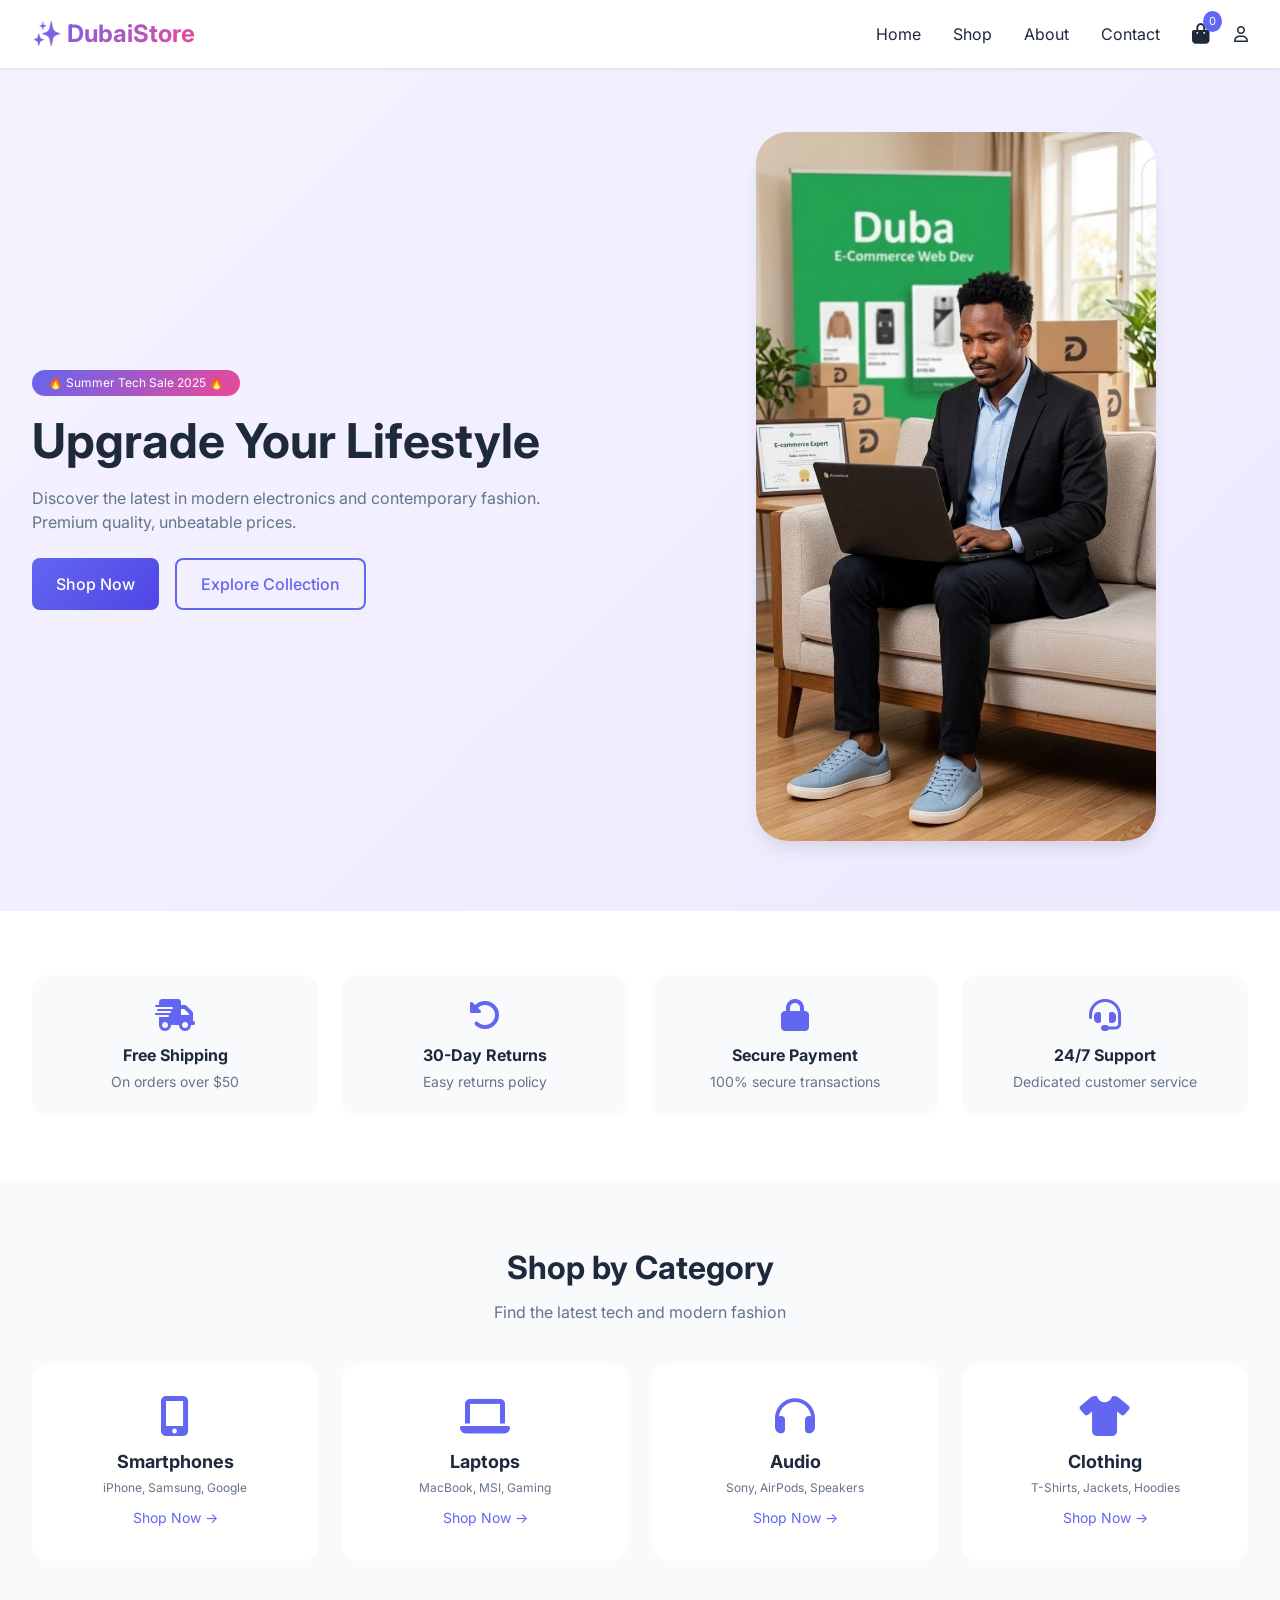
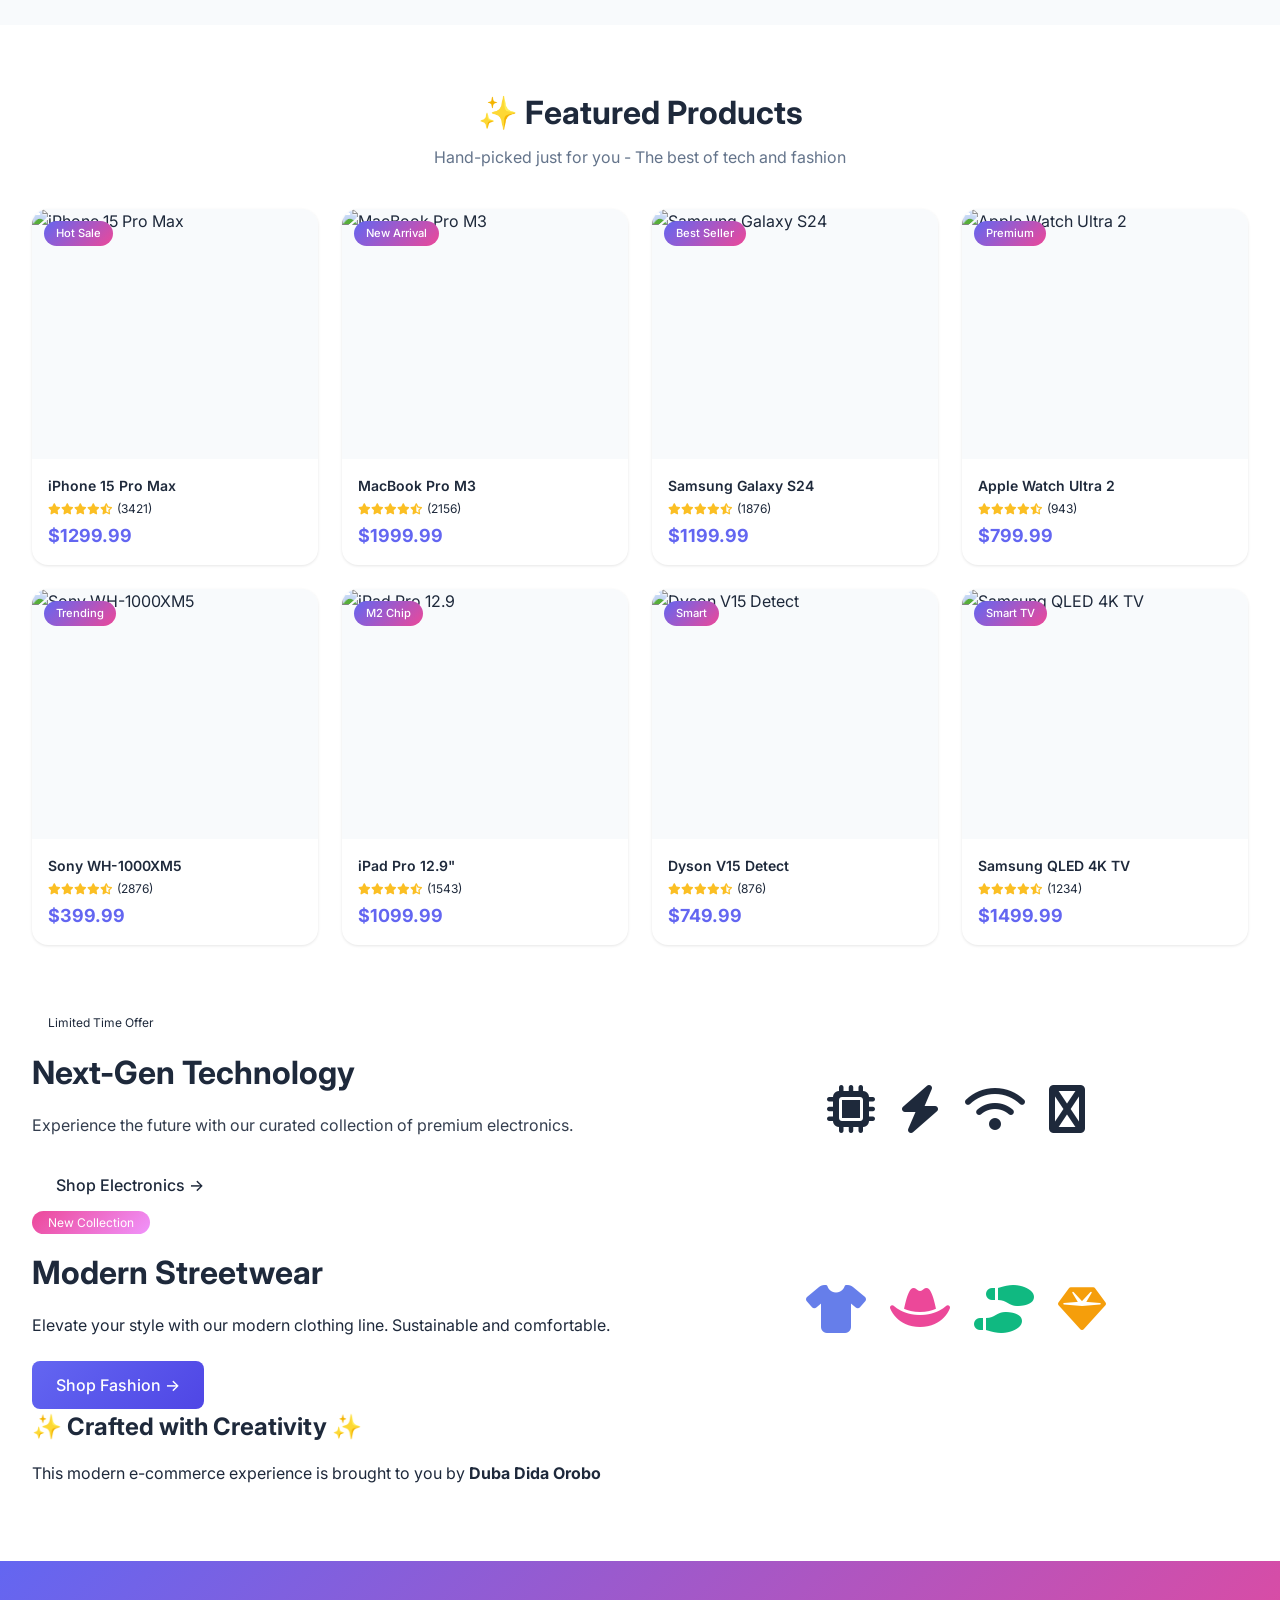
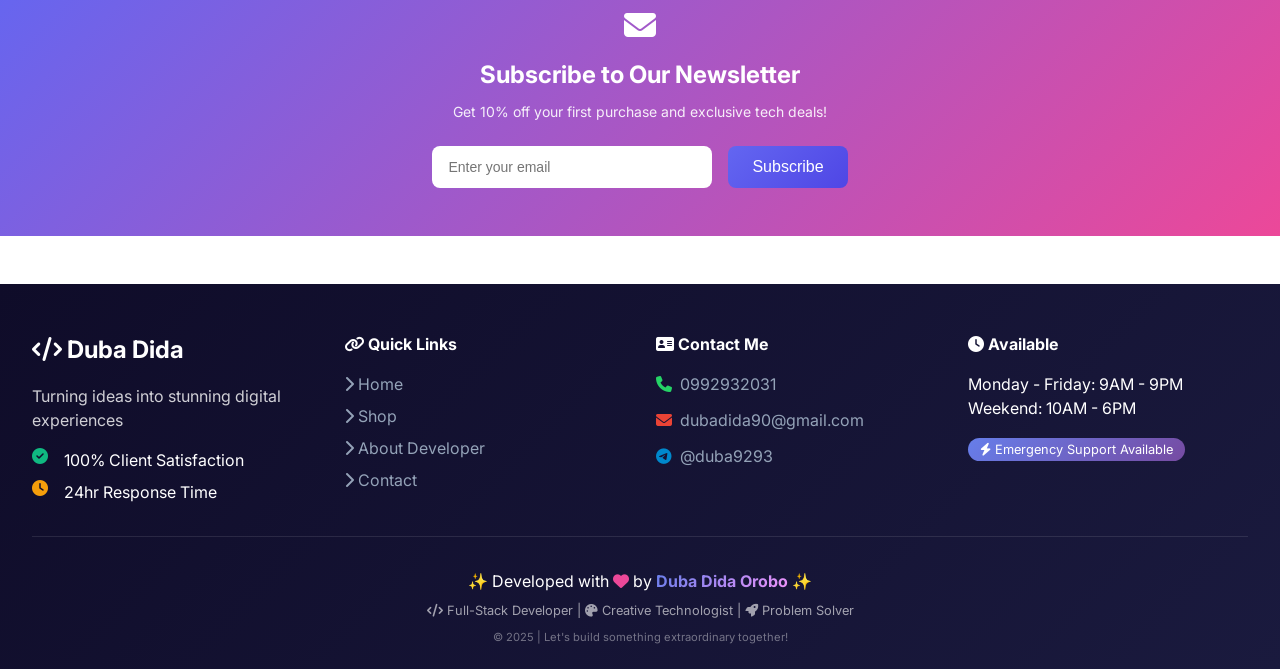
==== commit 48bbb275: "Update title and restructure hero section" ====
--- a/index.html
+++ b/index.html
@@ -3,69 +3,28 @@
 <head>
     <meta charset="UTF-8">
     <meta name="viewport" content="width=device-width, initial-scale=1.0">
-    <title>Dubai E-Commerce - Modern Electronics & Fashion</title>
+    <title>DubaiStore - Modern Electronics & Fashion</title>
     <link rel="stylesheet" href="assets/css/main.css">
-    <link href="https://fonts.googleapis.com/css2?family=Inter:ital,wght@0,100..900;1,100..900&display=swap" rel="stylesheet">
+    <link href="https://fonts.googleapis.com/css2?family=Inter:wght@300;400;500;600;700;800&display=swap" rel="stylesheet">
     <link rel="stylesheet" href="https://cdnjs.cloudflare.com/ajax/libs/font-awesome/6.5.1/css/all.min.css">
-    <style>
-        /* Hero image styling */
-        .hero-image {
-            display: flex;
-            justify-content: center;
-            align-items: center;
-        }
-        
-        .hero-image img {
-            width: 100%;
-            max-width: 500px;
-            border-radius: 2rem;
-            box-shadow: 0 25px 45px rgba(0,0,0,0.2);
-            animation: floatImage 3s ease-in-out infinite;
-            transition: transform 0.3s ease;
-            object-fit: cover;
-        }
-        
-        .hero-image img:hover {
-            transform: scale(1.02);
-        }
-        
-        @keyframes floatImage {
-            0%, 100% { transform: translateY(0); }
-            50% { transform: translateY(-15px); }
-        }
-        
-        .hero-placeholder {
-            text-align: center;
-            position: relative;
-        }
-        
-        @media (max-width: 768px) {
-            .hero-image img {
-                max-width: 280px;
-            }
-        }
-    </style>
 </head>
 <body>
     <div id="header-placeholder"></div>
 
-    <!-- Hero Section with Your Photo -->
+    <!-- Hero Section - NO GAPS -->
     <section class="hero">
-        <div class="hero-content">
-            <span class="hero-badge">🔥 Summer Tech Sale 2025 🔥</span>
-            <h1>Upgrade Your Lifestyle</h1>
-            <p>Discover the latest in modern electronics and contemporary fashion. Premium quality, unbeatable prices.</p>
-            <div class="hero-buttons">
-                <a href="shop.html" class="btn btn-primary">Shop Now</a>
-                <a href="about.html" class="btn btn-outline">Explore Collection</a>
-            </div>
-        </div>
-        <div class="hero-image">
-            <div class="hero-placeholder">
-                <!-- Your Photo -->
-                <img src="IMG_20260427_133050_431.jpg" 
-                     alt="Dubai E-Commerce" 
-                     onerror="this.src='https://placehold.co/500x500/667eea/white?text=Dubai+E-Commerce'">
+        <div class="container">
+            <div class="hero-content">
+                <span class="hero-badge">🔥 Summer Tech Sale 2025 🔥</span>
+                <h1>Upgrade Your Lifestyle</h1>
+                <p>Discover the latest in modern electronics and contemporary fashion. Premium quality, unbeatable prices.</p>
+                <div class="hero-buttons">
+                    <a href="shop.html" class="btn btn-primary">Shop Now</a>
+                    <a href="about.html" class="btn btn-outline">Explore Collection</a>
+                </div>
+            </div>
+            <div class="hero-image">
+                <img src="IMG_20260427_133050_431.jpg" alt="Dubai E-Commerce" onerror="this.src='https://picsum.photos/id/20/400/400'">
             </div>
         </div>
     </section>
@@ -98,7 +57,7 @@
         </div>
     </section>
 
-    <!-- Updated Categories Section - Modern Electronics & Fashion -->
+    <!-- Categories Section -->
     <section class="categories">
         <div class="container">
             <div class="section-header">
@@ -111,31 +70,31 @@
                         <i class="fas fa-mobile-alt"></i>
                     </div>
                     <h3>Smartphones</h3>
-                    <p>Latest iPhone, Samsung, Google</p>
+                    <p>iPhone, Samsung, Google</p>
                     <a href="shop.html?category=electronics">Shop Now →</a>
                 </div>
                 <div class="category-card">
                     <div class="category-icon">
                         <i class="fas fa-laptop"></i>
                     </div>
-                    <h3>Laptops & Tablets</h3>
-                    <p>MacBook, iPad, Gaming Laptops</p>
+                    <h3>Laptops</h3>
+                    <p>MacBook, MSI, Gaming</p>
                     <a href="shop.html?category=electronics">Shop Now →</a>
                 </div>
                 <div class="category-card">
                     <div class="category-icon">
                         <i class="fas fa-headphones"></i>
                     </div>
-                    <h3>Audio & Wearables</h3>
-                    <p>AirPods, Watch, Headphones</p>
+                    <h3>Audio</h3>
+                    <p>Sony, AirPods, Speakers</p>
                     <a href="shop.html?category=electronics">Shop Now →</a>
                 </div>
                 <div class="category-card">
                     <div class="category-icon">
                         <i class="fas fa-tshirt"></i>
                     </div>
-                    <h3>Modern Clothing</h3>
-                    <p>Tech Wear, Streetwear, Premium</p>
+                    <h3>Clothing</h3>
+                    <p>T-Shirts, Jackets, Hoodies</p>
                     <a href="shop.html?category=clothing">Shop Now →</a>
                 </div>
             </div>
@@ -143,7 +102,7 @@
     </section>
 
     <!-- Featured Products Section -->
-    <section class="featured-products">
+    <section class="products-section">
         <div class="container">
             <div class="section-header">
                 <h2>✨ Featured Products</h2>
@@ -156,57 +115,57 @@
     </section>
 
     <!-- Electronics Spotlight Banner -->
-    <section style="padding: 4rem 0; background: linear-gradient(135deg, #1e293b, #0f172a); color: white;">
+    <section class="banner-dark">
         <div class="container">
             <div style="display: grid; grid-template-columns: 1fr 1fr; gap: 3rem; align-items: center;">
                 <div>
-                    <span style="background: linear-gradient(135deg, #667eea, #764ba2); padding: 0.25rem 1rem; border-radius: 50px; font-size: 0.875rem;">Limited Time Offer</span>
-                    <h2 style="font-size: 2.5rem; margin: 1rem 0;">Next-Gen Technology</h2>
-                    <p style="margin-bottom: 1.5rem; opacity: 0.9;">Experience the future with our curated collection of premium electronics. From AI-powered smartphones to immersive audio, we have it all.</p>
+                    <span style="background: rgba(255,255,255,0.2); padding: 0.25rem 1rem; border-radius: 50px; font-size: 0.75rem;">Limited Time Offer</span>
+                    <h2 style="font-size: 2rem; margin: 1rem 0;">Next-Gen Technology</h2>
+                    <p style="margin-bottom: 1.5rem; opacity: 0.9;">Experience the future with our curated collection of premium electronics.</p>
                     <a href="shop.html?category=electronics" class="btn btn-primary" style="background: white; color: #1e293b;">Shop Electronics →</a>
                 </div>
-                <div style="display: flex; gap: 1rem; justify-content: center;">
-                    <i class="fas fa-microchip" style="font-size: 4rem; color: #667eea;"></i>
-                    <i class="fas fa-bolt" style="font-size: 4rem; color: #f093fb;"></i>
-                    <i class="fas fa-wifi" style="font-size: 4rem; color: #10b981;"></i>
-                    <i class="fas fa-bluetooth" style="font-size: 4rem; color: #f59e0b;"></i>
+                <div style="display: flex; gap: 1.5rem; justify-content: center;">
+                    <i class="fas fa-microchip" style="font-size: 3rem;"></i>
+                    <i class="fas fa-bolt" style="font-size: 3rem;"></i>
+                    <i class="fas fa-wifi" style="font-size: 3rem;"></i>
+                    <i class="fas fa-bluetooth" style="font-size: 3rem;"></i>
                 </div>
             </div>
         </div>
     </section>
 
     <!-- Fashion Spotlight Banner -->
-    <section style="padding: 4rem 0; background: linear-gradient(135deg, #f5f3ff, #ede9fe);">
+    <section class="banner-light">
         <div class="container">
             <div style="display: grid; grid-template-columns: 1fr 1fr; gap: 3rem; align-items: center;">
-                <div style="order: 2;">
-                    <span style="background: linear-gradient(135deg, #ec4899, #f093fb); padding: 0.25rem 1rem; border-radius: 50px; font-size: 0.875rem; color: white;">New Collection</span>
-                    <h2 style="font-size: 2.5rem; margin: 1rem 0; color: #1e293b;">Modern Streetwear</h2>
-                    <p style="margin-bottom: 1.5rem; color: #475569;">Elevate your style with our modern clothing line. Sustainable, comfortable, and designed for the contemporary lifestyle.</p>
+                <div>
+                    <span style="background: linear-gradient(135deg, #ec4899, #f093fb); padding: 0.25rem 1rem; border-radius: 50px; font-size: 0.75rem; color: white;">New Collection</span>
+                    <h2 style="font-size: 2rem; margin: 1rem 0;">Modern Streetwear</h2>
+                    <p style="margin-bottom: 1.5rem;">Elevate your style with our modern clothing line. Sustainable and comfortable.</p>
                     <a href="shop.html?category=clothing" class="btn btn-primary">Shop Fashion →</a>
                 </div>
-                <div style="display: flex; gap: 1rem; justify-content: center; order: 1;">
-                    <i class="fas fa-tshirt" style="font-size: 4rem; color: #667eea;"></i>
-                    <i class="fas fa-hat-cowboy" style="font-size: 4rem; color: #ec4899;"></i>
-                    <i class="fas fa-shoe-prints" style="font-size: 4rem; color: #10b981;"></i>
-                    <i class="fas fa-gem" style="font-size: 4rem; color: #f59e0b;"></i>
+                <div style="display: flex; gap: 1.5rem; justify-content: center;">
+                    <i class="fas fa-tshirt" style="font-size: 3rem; color: #667eea;"></i>
+                    <i class="fas fa-hat-cowboy" style="font-size: 3rem; color: #ec4899;"></i>
+                    <i class="fas fa-shoe-prints" style="font-size: 3rem; color: #10b981;"></i>
+                    <i class="fas fa-gem" style="font-size: 3rem; color: #f59e0b;"></i>
                 </div>
             </div>
         </div>
     </section>
 
     <!-- Developer Banner -->
-    <section style="padding: 3rem 0; background: linear-gradient(135deg, #667eea, #764ba2); color: white; text-align: center;">
+    <section class="dev-banner">
         <div class="container">
             <h2 style="margin-bottom: 1rem;">✨ Crafted with Creativity ✨</h2>
-            <p style="font-size: 1.1rem;">This modern e-commerce experience is brought to you by <strong>Duba Dida Orobo</strong></p>
+            <p style="font-size: 1rem;">This modern e-commerce experience is brought to you by <strong>Duba Dida Orobo</strong></p>
             <div style="margin-top: 1.5rem;">
                 <a href="contact.html" class="btn btn-outline" style="border-color: white; color: white;">Let's Work Together →</a>
             </div>
         </div>
     </section>
 
-    <!-- Newsletter -->
+    <!-- Newsletter Section -->
     <section class="newsletter">
         <div class="container">
             <div class="newsletter-content">
@@ -226,5 +185,17 @@
     <script src="assets/js/main.js"></script>
     <script src="assets/js/product.js"></script>
     <script src="assets/js/cart.js"></script>
+    
+    <script>
+        // Newsletter form handler
+        document.getElementById('newsletter-form')?.addEventListener('submit', function(e) {
+            e.preventDefault();
+            const email = this.querySelector('input[type="email"]').value;
+            if(email) {
+                alert('🎉 Thank you for subscribing! Check your email for 10% off your first purchase.');
+                this.reset();
+            }
+        });
+    </script>
 </body>
 </html>
--- a/assets/css/main.css
+++ b/assets/css/main.css
@@ -1,4 +1,3 @@
-/* Reset & Base */
 * {
     margin: 0;
     padding: 0;
@@ -11,28 +10,18 @@
     --secondary: #ec4899;
     --dark: #1e293b;
     --gray: #64748b;
-    --light-gray: #e2e8f0;
     --light: #f8fafc;
     --white: #ffffff;
-    --success: #10b981;
-    --error: #ef4444;
-    --warning: #f59e0b;
-    --shadow-sm: 0 1px 2px 0 rgb(0 0 0 / 0.05);
-    --shadow: 0 1px 3px 0 rgb(0 0 0 / 0.1), 0 1px 2px -1px rgb(0 0 0 / 0.1);
-    --shadow-md: 0 4px 6px -1px rgb(0 0 0 / 0.1), 0 2px 4px -2px rgb(0 0 0 / 0.1);
-    --shadow-lg: 0 10px 15px -3px rgb(0 0 0 / 0.1), 0 4px 6px -4px rgb(0 0 0 / 0.1);
-    --shadow-xl: 0 20px 25px -5px rgb(0 0 0 / 0.1), 0 8px 10px -6px rgb(0 0 0 / 0.1);
+    --shadow: 0 1px 3px 0 rgb(0 0 0 / 0.1);
+    --shadow-lg: 0 10px 15px -3px rgb(0 0 0 / 0.1);
     --radius: 0.5rem;
     --radius-lg: 1rem;
-    --radius-xl: 1.5rem;
-    --transition: all 0.3s ease;
-    --transition-slow: all 0.5s ease;
 }
 
 body {
     font-family: 'Inter', sans-serif;
     color: var(--dark);
-    line-height: 1.6;
+    line-height: 1.5;
     background: var(--white);
 }
 
@@ -42,10 +31,10 @@
     padding: 0 2rem;
 }
 
-/* Header Styles */
+/* Header */
 .header {
     background: var(--white);
-    box-shadow: var(--shadow-sm);
+    box-shadow: var(--shadow);
     position: sticky;
     top: 0;
     z-index: 1000;
@@ -66,11 +55,6 @@
     background-clip: text;
     color: transparent;
     text-decoration: none;
-    transition: var(--transition);
-}
-
-.logo:hover {
-    transform: scale(1.05);
 }
 
 .nav {
@@ -82,62 +66,34 @@
 .nav a {
     text-decoration: none;
     color: var(--dark);
-    transition: var(--transition);
+    transition: all 0.3s ease;
+}
+
+.nav a:hover {
+    color: var(--primary);
+}
+
+.nav-icons {
+    display: flex;
+    gap: 1.5rem;
+    align-items: center;
+}
+
+.cart-icon {
     position: relative;
-}
-
-.nav a::after {
-    content: '';
-    position: absolute;
-    bottom: -5px;
-    left: 0;
-    width: 0;
-    height: 2px;
-    background: linear-gradient(135deg, var(--primary), var(--secondary));
-    transition: width 0.3s ease;
-}
-
-.nav a:hover::after {
-    width: 100%;
-}
-
-.nav a:hover {
-    color: var(--primary);
-}
-
-.nav-icons {
-    display: flex;
-    gap: 1.5rem;
-    align-items: center;
-}
-
-.cart-icon, .wishlist-icon, .user-icon {
-    position: relative;
+    cursor: pointer;
     font-size: 1.25rem;
-    cursor: pointer;
-    transition: var(--transition);
-}
-
-.cart-icon:hover, .wishlist-icon:hover, .user-icon:hover {
-    color: var(--primary);
-    transform: scale(1.1);
 }
 
 .cart-count {
     position: absolute;
     top: -8px;
     right: -12px;
-    background: linear-gradient(135deg, var(--primary), var(--secondary));
+    background: var(--primary);
     color: white;
     font-size: 0.7rem;
     padding: 2px 6px;
     border-radius: 50%;
-    animation: pulse 2s infinite;
-}
-
-@keyframes pulse {
-    0%, 100% { transform: scale(1); }
-    50% { transform: scale(1.1); }
 }
 
 /* Buttons */
@@ -150,12 +106,10 @@
     border-radius: var(--radius);
     font-weight: 500;
     text-decoration: none;
-    transition: var(--transition);
+    transition: all 0.3s ease;
     cursor: pointer;
     border: none;
     font-size: 1rem;
-    position: relative;
-    overflow: hidden;
 }
 
 .btn-primary {
@@ -163,24 +117,6 @@
     color: var(--white);
 }
 
-.btn-primary::before {
-    content: '';
-    position: absolute;
-    top: 50%;
-    left: 50%;
-    width: 0;
-    height: 0;
-    border-radius: 50%;
-    background: rgba(255,255,255,0.3);
-    transform: translate(-50%, -50%);
-    transition: width 0.6s, height 0.6s;
-}
-
-.btn-primary:hover::before {
-    width: 300px;
-    height: 300px;
-}
-
 .btn-primary:hover {
     transform: translateY(-2px);
     box-shadow: var(--shadow-lg);
@@ -195,18 +131,24 @@
 .btn-outline:hover {
     background: var(--primary);
     color: var(--white);
-    transform: translateY(-2px);
-    box-shadow: var(--shadow-lg);
-}
-
-/* Hero Section */
+}
+
+/* Hero Section - NO GAPS */
 .hero {
     background: linear-gradient(135deg, #f5f3ff 0%, #ede9fe 100%);
-    padding: 4rem 2rem;
+    padding: 4rem 0;
+    margin: 0;
+}
+
+.hero .container {
     display: grid;
     grid-template-columns: 1fr 1fr;
-    gap: 4rem;
-    align-items: center;
+    gap: 3rem;
+    align-items: center;
+}
+
+.hero-content {
+    padding-right: 1rem;
 }
 
 .hero-badge {
@@ -215,76 +157,88 @@
     color: white;
     padding: 0.25rem 1rem;
     border-radius: 2rem;
-    font-size: 0.875rem;
+    font-size: 0.75rem;
     margin-bottom: 1rem;
-    animation: fadeInUp 0.5s ease;
 }
 
 .hero h1 {
     font-size: 3rem;
+    font-weight: 700;
     margin-bottom: 1rem;
-    animation: fadeInUp 0.6s ease;
+    line-height: 1.2;
 }
 
 .hero p {
-    animation: fadeInUp 0.7s ease;
+    font-size: 1rem;
+    color: var(--gray);
+    margin-bottom: 1.5rem;
+    line-height: 1.5;
 }
 
 .hero-buttons {
     display: flex;
     gap: 1rem;
-    margin-top: 2rem;
-    animation: fadeInUp 0.8s ease;
-}
-
-@keyframes fadeInUp {
-    from {
-        opacity: 0;
-        transform: translateY(30px);
-    }
-    to {
-        opacity: 1;
-        transform: translateY(0);
-    }
-}
-
-/* Features Section */
+}
+
+.hero-image {
+    text-align: center;
+}
+
+.hero-image img {
+    width: 100%;
+    max-width: 400px;
+    border-radius: 2rem;
+    box-shadow: var(--shadow-lg);
+    animation: float 3s ease-in-out infinite;
+}
+
+@keyframes float {
+    0%, 100% { transform: translateY(0); }
+    50% { transform: translateY(-10px); }
+}
+
+/* Features - NO GAPS */
 .features {
     padding: 4rem 0;
+    background: var(--white);
 }
 
 .features-grid {
     display: grid;
-    grid-template-columns: repeat(auto-fit, minmax(250px, 1fr));
-    gap: 2rem;
+    grid-template-columns: repeat(4, 1fr);
+    gap: 1.5rem;
 }
 
 .feature-card {
     text-align: center;
-    padding: 2rem;
+    padding: 1.5rem;
     background: var(--light);
     border-radius: var(--radius-lg);
-    transition: var(--transition);
-    cursor: pointer;
+    transition: all 0.3s ease;
 }
 
 .feature-card:hover {
-    transform: translateY(-10px);
-    box-shadow: var(--shadow-lg);
+    transform: translateY(-5px);
+    box-shadow: var(--shadow);
 }
 
 .feature-card i {
     font-size: 2rem;
     color: var(--primary);
-    margin-bottom: 1rem;
-    transition: var(--transition);
-}
-
-.feature-card:hover i {
-    transform: scale(1.2);
-}
-
-/* Categories Section */
+    margin-bottom: 0.75rem;
+}
+
+.feature-card h3 {
+    font-size: 1rem;
+    margin-bottom: 0.25rem;
+}
+
+.feature-card p {
+    font-size: 0.875rem;
+    color: var(--gray);
+}
+
+/* Categories */
 .categories {
     padding: 4rem 0;
     background: var(--light);
@@ -292,79 +246,90 @@
 
 .section-header {
     text-align: center;
-    margin-bottom: 3rem;
+    margin-bottom: 2.5rem;
 }
 
 .section-header h2 {
     font-size: 2rem;
     margin-bottom: 0.5rem;
-    background: linear-gradient(135deg, var(--primary), var(--secondary));
-    -webkit-background-clip: text;
-    background-clip: text;
-    color: transparent;
+}
+
+.section-header p {
+    color: var(--gray);
 }
 
 .categories-grid {
     display: grid;
-    grid-template-columns: repeat(auto-fit, minmax(250px, 1fr));
-    gap: 2rem;
+    grid-template-columns: repeat(4, 1fr);
+    gap: 1.5rem;
 }
 
 .category-card {
     text-align: center;
-    padding: 3rem;
+    padding: 2rem;
     background: var(--white);
     border-radius: var(--radius-lg);
-    transition: var(--transition);
+    transition: all 0.3s ease;
     cursor: pointer;
 }
 
 .category-card:hover {
     transform: translateY(-5px);
-    box-shadow: var(--shadow-lg);
+    box-shadow: var(--shadow);
 }
 
 .category-icon i {
-    font-size: 3rem;
-    color: var(--primary);
-    margin-bottom: 1rem;
-    transition: var(--transition);
-}
-
-.category-card:hover .category-icon i {
-    transform: rotate(360deg);
-}
-
-/* Products Grid - ENHANCED */
+    font-size: 2.5rem;
+    color: var(--primary);
+    margin-bottom: 0.75rem;
+}
+
+.category-card h3 {
+    font-size: 1.125rem;
+    margin-bottom: 0.25rem;
+}
+
+.category-card p {
+    font-size: 0.75rem;
+    color: var(--gray);
+    margin-bottom: 0.5rem;
+}
+
+.category-card a {
+    color: var(--primary);
+    text-decoration: none;
+    font-size: 0.875rem;
+}
+
+/* Products */
+.products-section {
+    padding: 4rem 0;
+}
+
 .products-grid {
     display: grid;
-    grid-template-columns: repeat(auto-fill, minmax(280px, 1fr));
-    gap: 2rem;
+    grid-template-columns: repeat(4, 1fr);
+    gap: 1.5rem;
 }
 
 .product-card {
     background: var(--white);
-    border-radius: var(--radius-xl);
+    border-radius: var(--radius-lg);
     overflow: hidden;
-    transition: var(--transition-slow);
+    transition: all 0.3s ease;
     cursor: pointer;
     box-shadow: var(--shadow);
-    position: relative;
 }
 
 .product-card:hover {
-    transform: translateY(-10px);
-    box-shadow: var(--shadow-xl);
-}
-
-/* Enhanced Product Image */
+    transform: translateY(-5px);
+    box-shadow: var(--shadow-lg);
+}
+
 .product-image {
     position: relative;
-    height: 300px;
-    background: linear-gradient(135deg, #f5f3ff, #ede9fe);
-    display: flex;
-    align-items: center;
-    justify-content: center;
+    height: 250px;
+    background: var(--light);
     overflow: hidden;
 }
 
@@ -372,60 +337,35 @@
     width: 100%;
     height: 100%;
     object-fit: cover;
-    transition: transform 0.5s ease;
+    transition: transform 0.3s ease;
 }
 
 .product-card:hover .product-image img {
-    transform: scale(1.1);
-}
-
-/* Image Overlay Effect */
-.product-image::before {
-    content: '';
-    position: absolute;
-    top: 0;
-    left: 0;
-    right: 0;
-    bottom: 0;
-    background: linear-gradient(135deg, rgba(102,126,234,0.3), rgba(236,72,153,0.3));
-    opacity: 0;
-    transition: opacity 0.3s ease;
-    z-index: 1;
-}
-
-.product-card:hover .product-image::before {
-    opacity: 1;
+    transform: scale(1.05);
 }
 
 .product-badge {
     position: absolute;
-    top: 1rem;
-    left: 1rem;
+    top: 0.75rem;
+    left: 0.75rem;
     background: linear-gradient(135deg, var(--primary), var(--secondary));
     color: white;
     padding: 0.25rem 0.75rem;
     border-radius: 2rem;
-    font-size: 0.75rem;
-    z-index: 2;
-    animation: badgePulse 2s infinite;
-}
-
-@keyframes badgePulse {
-    0%, 100% { transform: scale(1); }
-    50% { transform: scale(1.05); }
+    font-size: 0.7rem;
+    font-weight: 500;
 }
 
 .product-actions {
     position: absolute;
-    bottom: -60px;
+    bottom: -50px;
     left: 0;
     right: 0;
     display: flex;
     justify-content: center;
-    gap: 1rem;
-    padding: 1rem;
-    transition: var(--transition);
-    z-index: 2;
+    gap: 0.75rem;
+    padding: 0.75rem;
+    transition: all 0.3s ease;
 }
 
 .product-card:hover .product-actions {
@@ -433,173 +373,160 @@
 }
 
 .action-btn {
-    background: var(--white);
+    background: white;
     border: none;
-    padding: 0.75rem;
+    padding: 0.5rem;
     border-radius: 50%;
     cursor: pointer;
-    transition: var(--transition);
-    width: 40px;
-    height: 40px;
-    display: flex;
-    align-items: center;
-    justify-content: center;
+    transition: all 0.3s ease;
+    width: 35px;
+    height: 35px;
+    font-size: 0.875rem;
 }
 
 .action-btn:hover {
-    background: linear-gradient(135deg, var(--primary), var(--secondary));
-    color: var(--white);
-    transform: scale(1.1);
+    background: var(--primary);
+    color: white;
 }
 
 .product-info {
-    padding: 1.5rem;
+    padding: 1rem;
 }
 
 .product-title {
-    font-size: 1rem;
-    margin-bottom: 0.5rem;
-    transition: var(--transition);
-}
-
-.product-card:hover .product-title {
-    color: var(--primary);
-}
-
-.product-price {
-    font-size: 1.25rem;
-    font-weight: bold;
-    background: linear-gradient(135deg, var(--primary), var(--secondary));
-    -webkit-background-clip: text;
-    background-clip: text;
-    color: transparent;
+    font-size: 0.875rem;
+    font-weight: 600;
+    margin-bottom: 0.25rem;
 }
 
 .product-rating {
     display: flex;
     align-items: center;
-    gap: 0.5rem;
-    margin: 0.5rem 0;
+    gap: 0.25rem;
+    margin: 0.25rem 0;
+    font-size: 0.75rem;
 }
 
 .stars {
     color: #fbbf24;
-}
-
-/* Newsletter Section */
+    font-size: 0.7rem;
+}
+
+.product-price {
+    font-size: 1.125rem;
+    font-weight: bold;
+    color: var(--primary);
+    margin-top: 0.25rem;
+}
+
+/* Newsletter */
 .newsletter {
     background: linear-gradient(135deg, var(--primary), var(--secondary));
-    padding: 4rem 0;
+    padding: 3rem 0;
     color: white;
-}
-
-.newsletter-content {
     text-align: center;
 }
 
 .newsletter-content i {
-    font-size: 3rem;
+    font-size: 2rem;
     margin-bottom: 1rem;
-    animation: bounce 2s infinite;
-}
-
-@keyframes bounce {
-    0%, 100% { transform: translateY(0); }
-    50% { transform: translateY(-10px); }
+}
+
+.newsletter-content h2 {
+    font-size: 1.5rem;
+    margin-bottom: 0.5rem;
+}
+
+.newsletter-content p {
+    font-size: 0.875rem;
+    opacity: 0.9;
 }
 
 .newsletter-form {
     display: flex;
     justify-content: center;
     gap: 1rem;
-    margin-top: 2rem;
+    margin-top: 1.5rem;
 }
 
 .newsletter-form input {
     padding: 0.75rem 1rem;
     border-radius: var(--radius);
     border: none;
-    width: 300px;
-    transition: var(--transition);
+    width: 280px;
+    font-size: 0.875rem;
 }
 
 .newsletter-form input:focus {
     outline: none;
-    box-shadow: 0 0 0 3px rgba(255,255,255,0.3);
-}
-
-/* Shop Layout */
-.shop-layout {
-    display: grid;
-    grid-template-columns: 280px 1fr;
+}
+
+/* Footer */
+.footer {
+    background: var(--dark);
+    color: var(--white);
+    padding: 3rem 0 1.5rem;
+    margin-top: 0;
+}
+
+.footer-grid {
+    display: grid;
+    grid-template-columns: repeat(4, 1fr);
     gap: 2rem;
-    margin: 3rem 0;
-}
-
-.shop-sidebar {
-    background: var(--light);
-    padding: 1.5rem;
-    border-radius: var(--radius-lg);
-    height: fit-content;
-    position: sticky;
-    top: 80px;
-}
-
-.filter-group {
     margin-bottom: 2rem;
 }
 
-.filter-group h3 {
+.footer h4 {
+    font-size: 1rem;
     margin-bottom: 1rem;
 }
 
-.filter-options {
-    display: flex;
-    flex-direction: column;
-    gap: 0.5rem;
-}
-
-.checkbox-label {
-    display: flex;
-    align-items: center;
-    gap: 0.5rem;
-    cursor: pointer;
-    transition: var(--transition);
-}
-
-.checkbox-label:hover {
-    color: var(--primary);
-    transform: translateX(5px);
-}
-
-.price-range {
+.footer p, .footer-links li {
+    font-size: 0.875rem;
+    color: var(--light);
+}
+
+.footer-links {
+    list-style: none;
+}
+
+.footer-links li {
+    margin-bottom: 0.5rem;
+}
+
+.footer-links a {
+    color: var(--light);
+    text-decoration: none;
+    transition: all 0.3s ease;
+}
+
+.footer-links a:hover {
+    color: var(--primary);
+}
+
+.social-links {
+    display: flex;
+    gap: 1rem;
     margin-top: 1rem;
 }
 
-.price-inputs {
-    display: flex;
-    gap: 0.5rem;
-    margin-top: 1rem;
-}
-
-.price-inputs input {
-    flex: 1;
-    padding: 0.5rem;
-    border: 1px solid var(--light-gray);
-    border-radius: var(--radius);
-    transition: var(--transition);
-}
-
-.price-inputs input:focus {
-    outline: none;
-    border-color: var(--primary);
-}
-
-.shop-toolbar {
-    display: flex;
-    justify-content: space-between;
-    align-items: center;
-    margin-bottom: 2rem;
+.social-links a {
+    color: white;
+    font-size: 1.125rem;
+    transition: all 0.3s ease;
+}
+
+.social-links a:hover {
+    color: var(--primary);
+    transform: translateY(-3px);
+}
+
+.footer-bottom {
+    text-align: center;
+    padding-top: 1.5rem;
+    border-top: 1px solid rgba(255,255,255,0.1);
+    font-size: 0.75rem;
+    color: var(--light);
 }
 
 /* Cart Page */
@@ -614,9 +541,10 @@
     display: grid;
     grid-template-columns: 3fr 1fr 1fr 1fr 0.5fr;
     padding: 1rem;
-    background: linear-gradient(135deg, #f5f3ff, #ede9fe);
+    background: var(--light);
     font-weight: bold;
     border-radius: var(--radius);
+    font-size: 0.875rem;
 }
 
 .cart-item {
@@ -624,64 +552,8 @@
     grid-template-columns: 3fr 1fr 1fr 1fr 0.5fr;
     padding: 1rem;
     align-items: center;
-    border-bottom: 1px solid var(--light-gray);
-    transition: var(--transition);
-}
-
-.cart-item:hover {
-    background: var(--light);
-}
-
-.cart-item-product {
-    display: flex;
-    gap: 1rem;
-    align-items: center;
-}
-
-.cart-item-image {
-    width: 80px;
-    height: 80px;
-    background: var(--light);
-    border-radius: var(--radius);
-    overflow: hidden;
-}
-
-.cart-item-image img {
-    width: 100%;
-    height: 100%;
-    object-fit: cover;
-}
-
-.quantity-control {
-    display: flex;
-    align-items: center;
-    gap: 0.5rem;
-}
-
-.quantity-control button {
-    width: 30px;
-    height: 30px;
-    border: 1px solid var(--light-gray);
-    background: var(--white);
-    cursor: pointer;
-    border-radius: var(--radius);
-    transition: var(--transition);
-}
-
-.quantity-control button:hover {
-    background: var(--primary);
-    color: var(--white);
-    border-color: var(--primary);
-}
-
-.remove-item {
-    color: var(--error);
-    cursor: pointer;
-    transition: var(--transition);
-}
-
-.remove-item:hover {
-    transform: scale(1.2);
+    border-bottom: 1px solid #e2e8f0;
+    font-size: 0.875rem;
 }
 
 .cart-summary {
@@ -689,127 +561,108 @@
     padding: 1.5rem;
     border-radius: var(--radius-lg);
     position: sticky;
-    top: 80px;
+    top: 100px;
 }
 
 .summary-row {
     display: flex;
     justify-content: space-between;
     margin: 1rem 0;
+    font-size: 0.875rem;
 }
 
 .summary-row.total {
-    font-size: 1.25rem;
     font-weight: bold;
-    border-top: 1px solid var(--light-gray);
+    font-size: 1rem;
+    border-top: 1px solid #e2e8f0;
     padding-top: 1rem;
+    margin-top: 1rem;
 }
 
 .empty-cart {
     text-align: center;
-    padding: 4rem;
+    padding: 3rem;
 }
 
 .empty-cart i {
-    font-size: 4rem;
+    font-size: 3rem;
     color: var(--gray);
     margin-bottom: 1rem;
 }
 
-/* Footer */
-.footer {
-    background: var(--dark);
-    color: var(--white);
-    padding: 4rem 0 2rem;
-    margin-top: 4rem;
-}
-
-.footer-grid {
-    display: grid;
-    grid-template-columns: repeat(auto-fit, minmax(250px, 1fr));
-    gap: 2rem;
-    margin-bottom: 2rem;
-}
-
-.footer h4 {
-    margin-bottom: 1rem;
-    position: relative;
-    display: inline-block;
-}
-
-.footer h4::after {
-    content: '';
-    position: absolute;
-    bottom: -5px;
-    left: 0;
-    width: 50px;
-    height: 2px;
-    background: linear-gradient(135deg, var(--primary), var(--secondary));
-}
-
-.footer-links {
-    list-style: none;
-}
-
-.footer-links li {
-    margin-bottom: 0.5rem;
-    transition: var(--transition);
-}
-
-.footer-links li:hover {
-    transform: translateX(5px);
-}
-
-.footer-links a {
-    color: var(--light-gray);
-    text-decoration: none;
-    transition: var(--transition);
-}
-
-.footer-links a:hover {
-    color: var(--primary);
-}
-
-.social-links {
-    display: flex;
-    gap: 1rem;
-    margin-top: 1rem;
-}
-
-.social-links a {
-    color: var(--white);
-    font-size: 1.25rem;
-    transition: var(--transition);
-}
-
-.social-links a:hover {
-    color: var(--primary);
-    transform: translateY(-3px);
-}
-
-.footer-bottom {
-    text-align: center;
-    padding-top: 2rem;
-    border-top: 1px solid var(--gray);
-}
-
-/* Responsive Design */
+.quantity-control {
+    display: flex;
+    align-items: center;
+    gap: 0.5rem;
+}
+
+.quantity-control button {
+    width: 25px;
+    height: 25px;
+    border: 1px solid #e2e8f0;
+    background: white;
+    cursor: pointer;
+    border-radius: var(--radius);
+}
+
+.remove-item {
+    color: #ef4444;
+    cursor: pointer;
+    text-align: center;
+}
+
+/* Responsive */
+@media (max-width: 1024px) {
+    .features-grid,
+    .categories-grid,
+    .products-grid,
+    .footer-grid {
+        grid-template-columns: repeat(2, 1fr);
+    }
+}
+
 @media (max-width: 768px) {
-    .hero {
+    .hero .container {
         grid-template-columns: 1fr;
         text-align: center;
-    }
-    
-    .shop-layout, .cart-layout {
+        gap: 2rem;
+    }
+    
+    .hero-content {
+        padding-right: 0;
+    }
+    
+    .hero h1 {
+        font-size: 2rem;
+    }
+    
+    .hero-buttons {
+        justify-content: center;
+    }
+    
+    .hero-image img {
+        max-width: 280px;
+    }
+    
+    .features-grid,
+    .categories-grid,
+    .products-grid,
+    .footer-grid {
         grid-template-columns: 1fr;
     }
     
-    .shop-sidebar {
-        position: static;
-    }
-    
-    .products-grid {
-        grid-template-columns: repeat(auto-fill, minmax(250px, 1fr));
+    .cart-layout {
+        grid-template-columns: 1fr;
+    }
+    
+    .cart-header {
+        display: none;
+    }
+    
+    .cart-item {
+        grid-template-columns: 1fr;
+        gap: 0.5rem;
+        text-align: center;
     }
     
     .newsletter-form {
@@ -819,59 +672,10 @@
     
     .newsletter-form input {
         width: 100%;
-    }
-    
-    .cart-header {
-        display: none;
-    }
-    
-    .cart-item {
-        grid-template-columns: 1fr;
-        gap: 1rem;
-        text-align: center;
-    }
-}
-
-/* Loading Animation */
-@keyframes shimmer {
-    0% {
-        background-position: -1000px 0;
-    }
-    100% {
-        background-position: 1000px 0;
-    }
-}
-
-.loading {
-    background: linear-gradient(90deg, #f0f0f0 25%, #e0e0e0 50%, #f0f0f0 75%);
-    background-size: 1000px 100%;
-    animation: shimmer 2s infinite;
-}
-
-/* Scroll to Top Button */
-.scroll-top {
-    position: fixed;
-    bottom: 30px;
-    right: 30px;
-    width: 50px;
-    height: 50px;
-    background: linear-gradient(135deg, var(--primary), var(--secondary));
-    color: white;
-    border: none;
-    border-radius: 50%;
-    cursor: pointer;
-    display: none;
-    align-items: center;
-    justify-content: center;
-    transition: var(--transition);
-    z-index: 1000;
-}
-
-.scroll-top:hover {
-    transform: translateY(-5px);
-    box-shadow: var(--shadow-lg);
-}
-
-.scroll-top.show {
-    display: flex;
-}
+        max-width: 280px;
+    }
+    
+    .container {
+        padding: 0 1rem;
+    }
+}
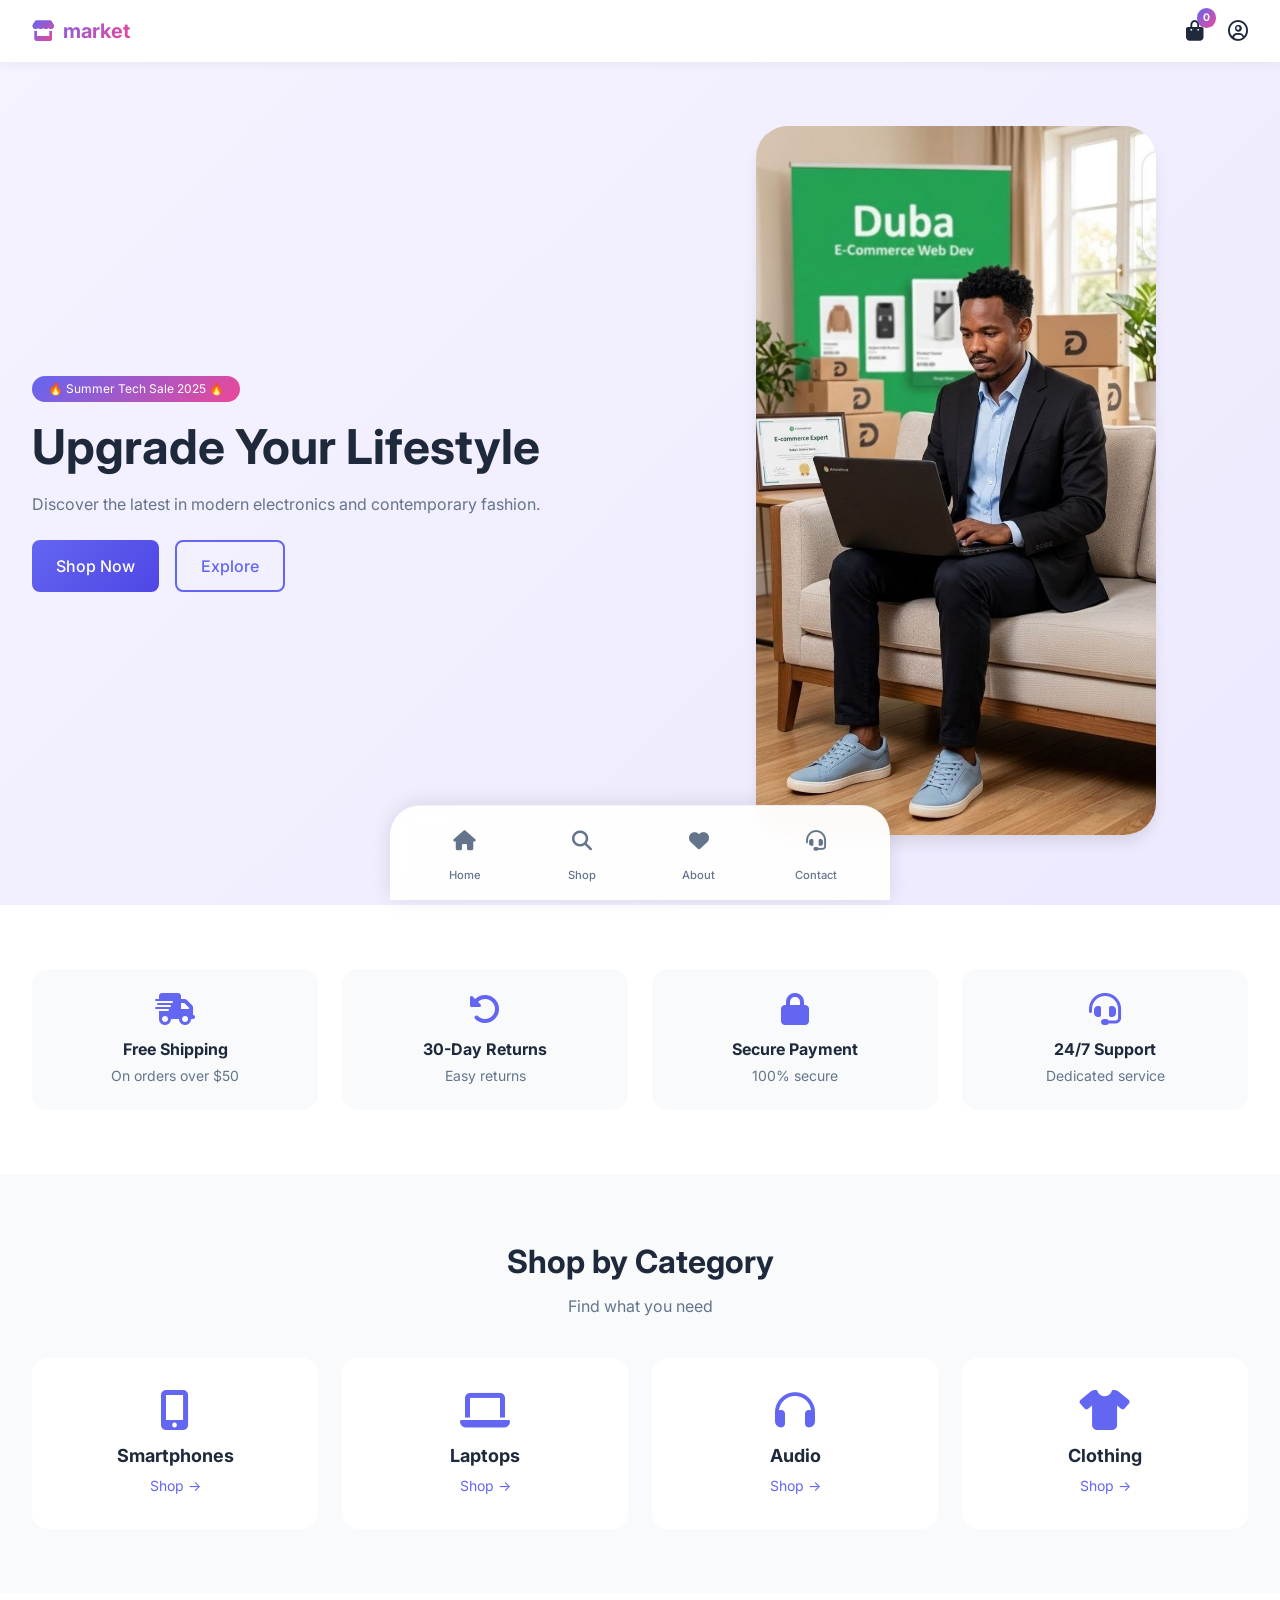
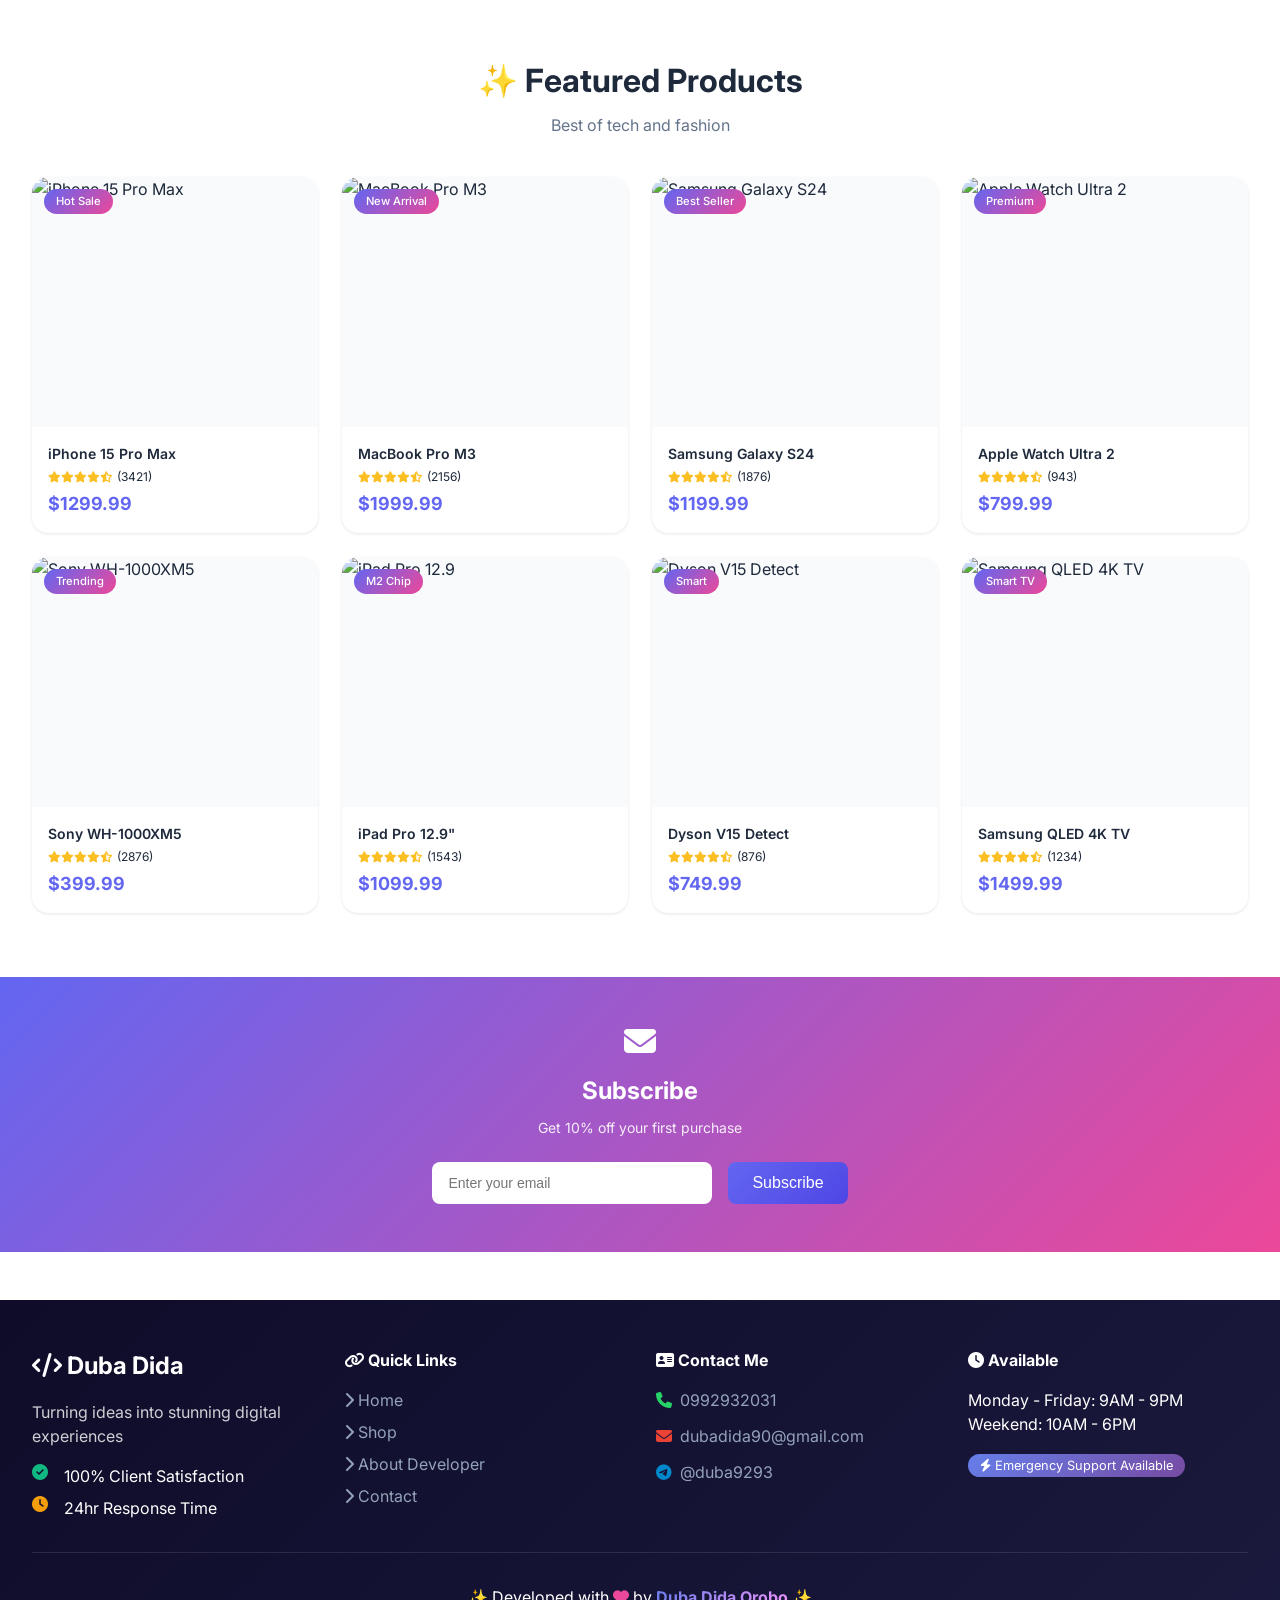
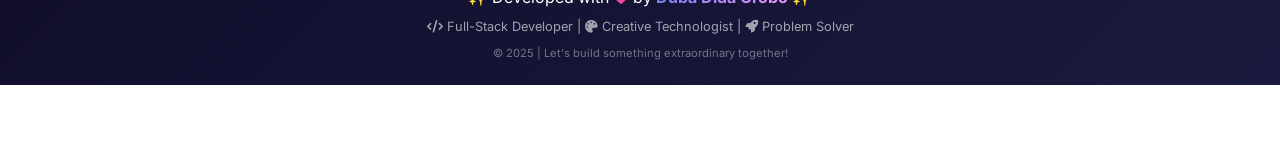
==== commit debe1275: "Refactor text elements and clean up HTML structure Updated various text elements for clarity and con" ====
--- a/index.html
+++ b/index.html
@@ -3,7 +3,7 @@
 <head>
     <meta charset="UTF-8">
     <meta name="viewport" content="width=device-width, initial-scale=1.0">
-    <title>DubaiStore - Modern Electronics & Fashion</title>
+    <title>market- Modern Electronics & Fashion</title>
     <link rel="stylesheet" href="assets/css/main.css">
     <link href="https://fonts.googleapis.com/css2?family=Inter:wght@300;400;500;600;700;800&display=swap" rel="stylesheet">
     <link rel="stylesheet" href="https://cdnjs.cloudflare.com/ajax/libs/font-awesome/6.5.1/css/all.min.css">
@@ -11,16 +11,15 @@
 <body>
     <div id="header-placeholder"></div>
 
-    <!-- Hero Section - NO GAPS -->
     <section class="hero">
         <div class="container">
             <div class="hero-content">
                 <span class="hero-badge">🔥 Summer Tech Sale 2025 🔥</span>
                 <h1>Upgrade Your Lifestyle</h1>
-                <p>Discover the latest in modern electronics and contemporary fashion. Premium quality, unbeatable prices.</p>
+                <p>Discover the latest in modern electronics and contemporary fashion.</p>
                 <div class="hero-buttons">
                     <a href="shop.html" class="btn btn-primary">Shop Now</a>
-                    <a href="about.html" class="btn btn-outline">Explore Collection</a>
+                    <a href="about.html" class="btn btn-outline">Explore</a>
                 </div>
             </div>
             <div class="hero-image">
@@ -29,149 +28,42 @@
         </div>
     </section>
 
-    <!-- Features Section -->
     <section class="features">
         <div class="container">
             <div class="features-grid">
-                <div class="feature-card">
-                    <i class="fas fa-truck-fast"></i>
-                    <h3>Free Shipping</h3>
-                    <p>On orders over $50</p>
-                </div>
-                <div class="feature-card">
-                    <i class="fas fa-rotate-left"></i>
-                    <h3>30-Day Returns</h3>
-                    <p>Easy returns policy</p>
-                </div>
-                <div class="feature-card">
-                    <i class="fas fa-lock"></i>
-                    <h3>Secure Payment</h3>
-                    <p>100% secure transactions</p>
-                </div>
-                <div class="feature-card">
-                    <i class="fas fa-headset"></i>
-                    <h3>24/7 Support</h3>
-                    <p>Dedicated customer service</p>
-                </div>
+                <div class="feature-card"><i class="fas fa-truck-fast"></i><h3>Free Shipping</h3><p>On orders over $50</p></div>
+                <div class="feature-card"><i class="fas fa-rotate-left"></i><h3>30-Day Returns</h3><p>Easy returns</p></div>
+                <div class="feature-card"><i class="fas fa-lock"></i><h3>Secure Payment</h3><p>100% secure</p></div>
+                <div class="feature-card"><i class="fas fa-headset"></i><h3>24/7 Support</h3><p>Dedicated service</p></div>
             </div>
         </div>
     </section>
 
-    <!-- Categories Section -->
     <section class="categories">
         <div class="container">
-            <div class="section-header">
-                <h2>Shop by Category</h2>
-                <p>Find the latest tech and modern fashion</p>
-            </div>
+            <div class="section-header"><h2>Shop by Category</h2><p>Find what you need</p></div>
             <div class="categories-grid">
-                <div class="category-card">
-                    <div class="category-icon">
-                        <i class="fas fa-mobile-alt"></i>
-                    </div>
-                    <h3>Smartphones</h3>
-                    <p>iPhone, Samsung, Google</p>
-                    <a href="shop.html?category=electronics">Shop Now →</a>
-                </div>
-                <div class="category-card">
-                    <div class="category-icon">
-                        <i class="fas fa-laptop"></i>
-                    </div>
-                    <h3>Laptops</h3>
-                    <p>MacBook, MSI, Gaming</p>
-                    <a href="shop.html?category=electronics">Shop Now →</a>
-                </div>
-                <div class="category-card">
-                    <div class="category-icon">
-                        <i class="fas fa-headphones"></i>
-                    </div>
-                    <h3>Audio</h3>
-                    <p>Sony, AirPods, Speakers</p>
-                    <a href="shop.html?category=electronics">Shop Now →</a>
-                </div>
-                <div class="category-card">
-                    <div class="category-icon">
-                        <i class="fas fa-tshirt"></i>
-                    </div>
-                    <h3>Clothing</h3>
-                    <p>T-Shirts, Jackets, Hoodies</p>
-                    <a href="shop.html?category=clothing">Shop Now →</a>
-                </div>
+                <div class="category-card"><div class="category-icon"><i class="fas fa-mobile-alt"></i></div><h3>Smartphones</h3><a href="shop.html">Shop →</a></div>
+                <div class="category-card"><div class="category-icon"><i class="fas fa-laptop"></i></div><h3>Laptops</h3><a href="shop.html">Shop →</a></div>
+                <div class="category-card"><div class="category-icon"><i class="fas fa-headphones"></i></div><h3>Audio</h3><a href="shop.html">Shop →</a></div>
+                <div class="category-card"><div class="category-icon"><i class="fas fa-tshirt"></i></div><h3>Clothing</h3><a href="shop.html">Shop →</a></div>
             </div>
         </div>
     </section>
 
-    <!-- Featured Products Section -->
     <section class="products-section">
         <div class="container">
-            <div class="section-header">
-                <h2>✨ Featured Products</h2>
-                <p>Hand-picked just for you - The best of tech and fashion</p>
-            </div>
-            <div class="products-grid" id="featured-products">
-                <!-- Products loaded via JavaScript -->
-            </div>
+            <div class="section-header"><h2>✨ Featured Products</h2><p>Best of tech and fashion</p></div>
+            <div class="products-grid" id="featured-products"></div>
         </div>
     </section>
 
-    <!-- Electronics Spotlight Banner -->
-    <section class="banner-dark">
-        <div class="container">
-            <div style="display: grid; grid-template-columns: 1fr 1fr; gap: 3rem; align-items: center;">
-                <div>
-                    <span style="background: rgba(255,255,255,0.2); padding: 0.25rem 1rem; border-radius: 50px; font-size: 0.75rem;">Limited Time Offer</span>
-                    <h2 style="font-size: 2rem; margin: 1rem 0;">Next-Gen Technology</h2>
-                    <p style="margin-bottom: 1.5rem; opacity: 0.9;">Experience the future with our curated collection of premium electronics.</p>
-                    <a href="shop.html?category=electronics" class="btn btn-primary" style="background: white; color: #1e293b;">Shop Electronics →</a>
-                </div>
-                <div style="display: flex; gap: 1.5rem; justify-content: center;">
-                    <i class="fas fa-microchip" style="font-size: 3rem;"></i>
-                    <i class="fas fa-bolt" style="font-size: 3rem;"></i>
-                    <i class="fas fa-wifi" style="font-size: 3rem;"></i>
-                    <i class="fas fa-bluetooth" style="font-size: 3rem;"></i>
-                </div>
-            </div>
-        </div>
-    </section>
-
-    <!-- Fashion Spotlight Banner -->
-    <section class="banner-light">
-        <div class="container">
-            <div style="display: grid; grid-template-columns: 1fr 1fr; gap: 3rem; align-items: center;">
-                <div>
-                    <span style="background: linear-gradient(135deg, #ec4899, #f093fb); padding: 0.25rem 1rem; border-radius: 50px; font-size: 0.75rem; color: white;">New Collection</span>
-                    <h2 style="font-size: 2rem; margin: 1rem 0;">Modern Streetwear</h2>
-                    <p style="margin-bottom: 1.5rem;">Elevate your style with our modern clothing line. Sustainable and comfortable.</p>
-                    <a href="shop.html?category=clothing" class="btn btn-primary">Shop Fashion →</a>
-                </div>
-                <div style="display: flex; gap: 1.5rem; justify-content: center;">
-                    <i class="fas fa-tshirt" style="font-size: 3rem; color: #667eea;"></i>
-                    <i class="fas fa-hat-cowboy" style="font-size: 3rem; color: #ec4899;"></i>
-                    <i class="fas fa-shoe-prints" style="font-size: 3rem; color: #10b981;"></i>
-                    <i class="fas fa-gem" style="font-size: 3rem; color: #f59e0b;"></i>
-                </div>
-            </div>
-        </div>
-    </section>
-
-    <!-- Developer Banner -->
-    <section class="dev-banner">
-        <div class="container">
-            <h2 style="margin-bottom: 1rem;">✨ Crafted with Creativity ✨</h2>
-            <p style="font-size: 1rem;">This modern e-commerce experience is brought to you by <strong>Duba Dida Orobo</strong></p>
-            <div style="margin-top: 1.5rem;">
-                <a href="contact.html" class="btn btn-outline" style="border-color: white; color: white;">Let's Work Together →</a>
-            </div>
-        </div>
-    </section>
-
-    <!-- Newsletter Section -->
     <section class="newsletter">
         <div class="container">
             <div class="newsletter-content">
                 <i class="fas fa-envelope"></i>
-                <h2>Subscribe to Our Newsletter</h2>
-                <p>Get 10% off your first purchase and exclusive tech deals!</p>
+                <h2>Subscribe</h2>
+                <p>Get 10% off your first purchase</p>
                 <form class="newsletter-form" id="newsletter-form">
                     <input type="email" placeholder="Enter your email" required>
                     <button type="submit" class="btn btn-primary">Subscribe</button>
@@ -181,20 +73,24 @@
     </section>
 
     <div id="footer-placeholder"></div>
+    <div id="bottom-nav-placeholder"></div>
 
     <script src="assets/js/main.js"></script>
     <script src="assets/js/product.js"></script>
     <script src="assets/js/cart.js"></script>
     
     <script>
-        // Newsletter form handler
+        fetch('partials/bottom-nav.html')
+            .then(res => res.text())
+            .then(data => {
+                document.getElementById('bottom-nav-placeholder').innerHTML = data;
+            })
+            .catch(err => console.log('Bottom nav not found'));
+        
         document.getElementById('newsletter-form')?.addEventListener('submit', function(e) {
             e.preventDefault();
-            const email = this.querySelector('input[type="email"]').value;
-            if(email) {
-                alert('🎉 Thank you for subscribing! Check your email for 10% off your first purchase.');
-                this.reset();
-            }
+            alert('🎉 Thank you for subscribing!');
+            this.reset();
         });
     </script>
 </body>
--- a/assets/css/main.css
+++ b/assets/css/main.css
@@ -679,3 +679,25 @@
         padding: 0 1rem;
     }
 }
+/* Banner Sections */
+.banner-dark {
+    background: linear-gradient(135deg, #1e293b, #0f172a);
+    padding: 3rem 0;
+    color: white;
+}
+
+.banner-light {
+    background: linear-gradient(135deg, #f5f3ff, #ede9fe);
+    padding: 3rem 0;
+}
+
+.dev-banner {
+    background: linear-gradient(135deg, #667eea, #764ba2);
+    padding: 3rem 0;
+    color: white;
+    text-align: center;
+}
+
+.products-section {
+    padding: 4rem 0;
+}
